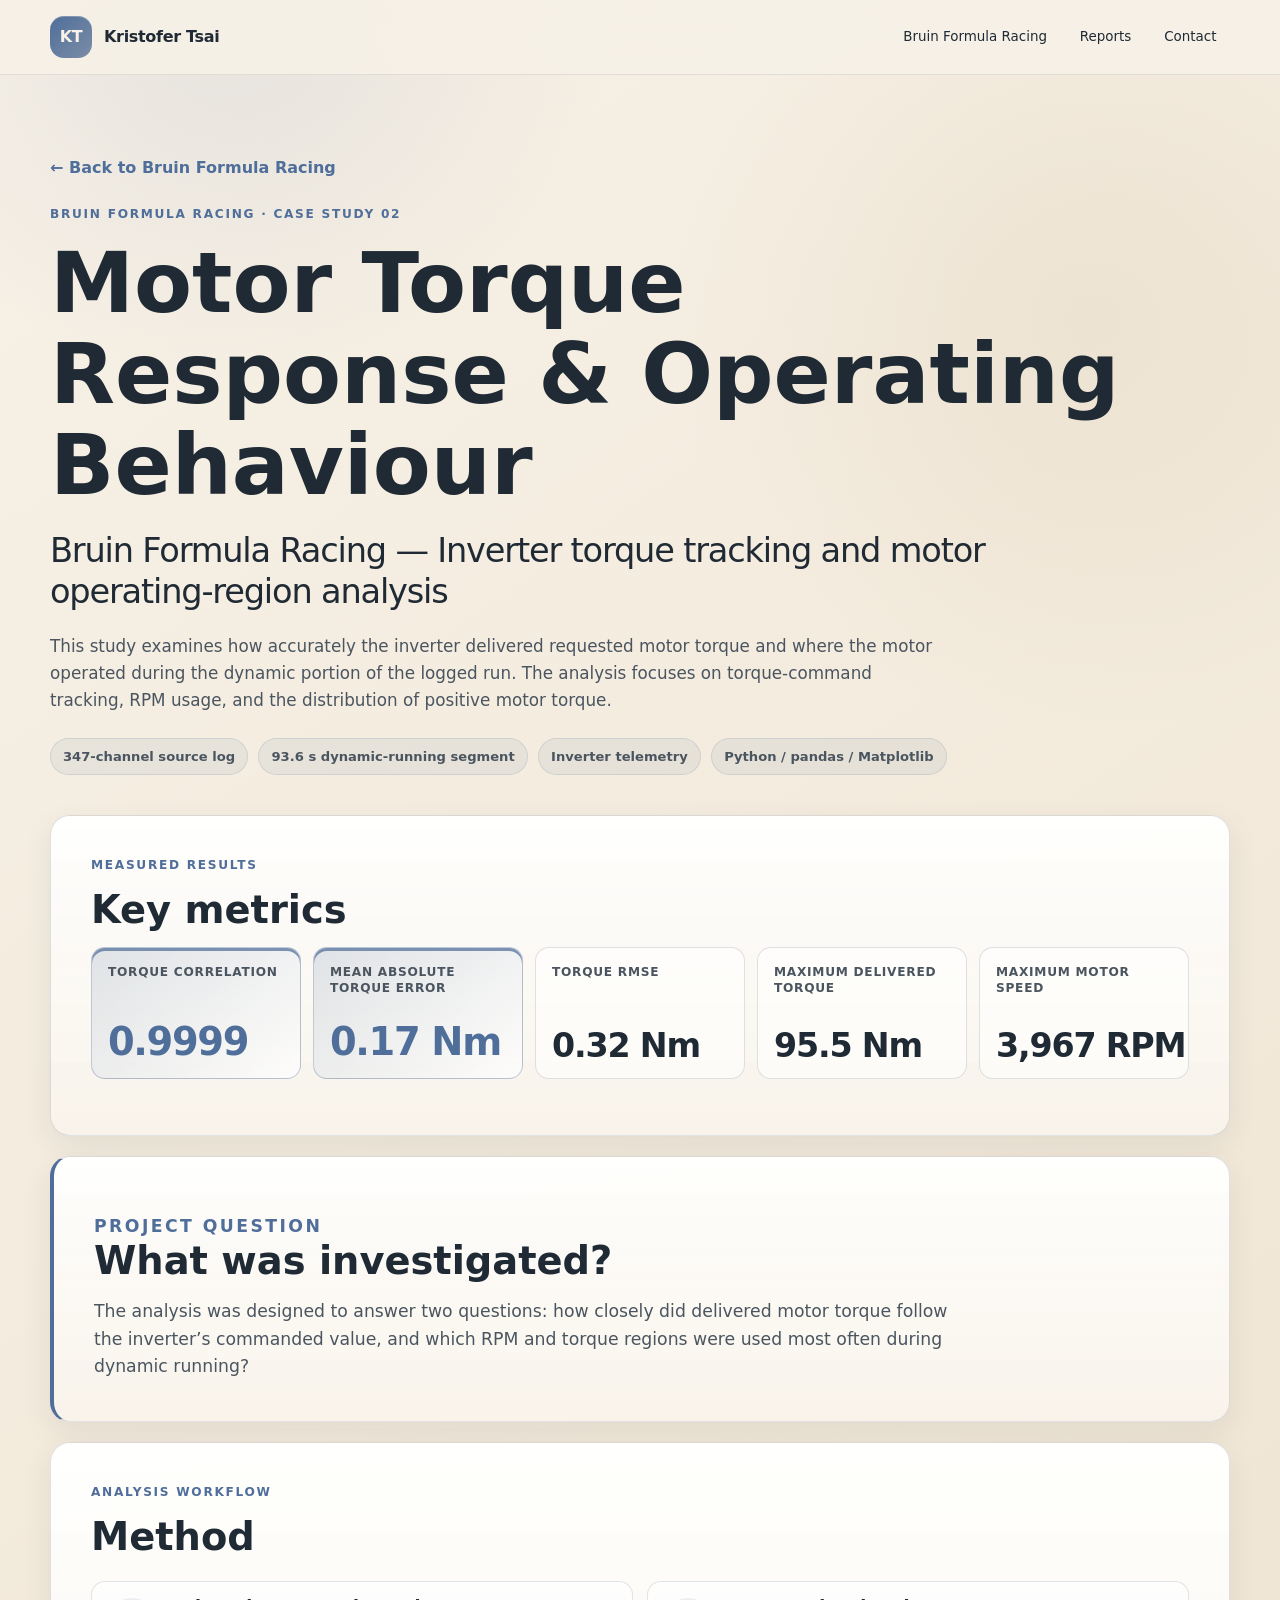
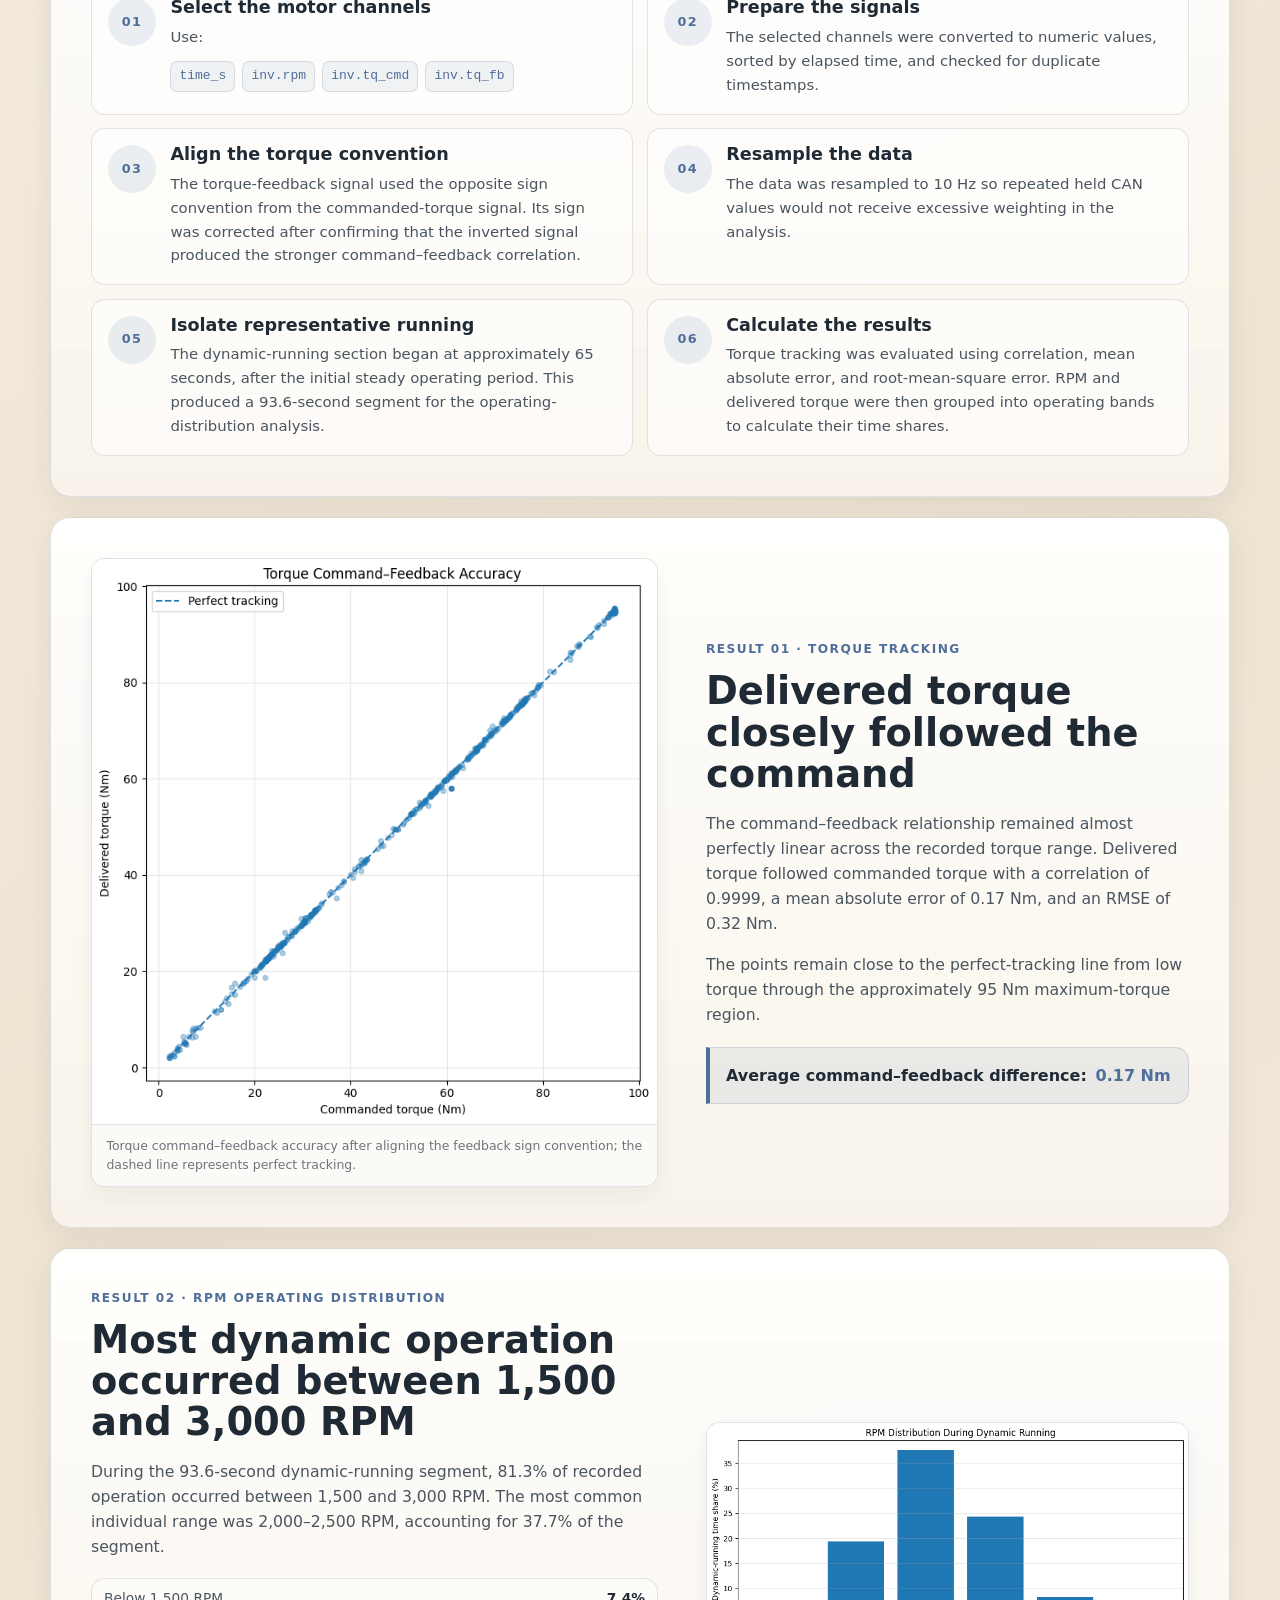
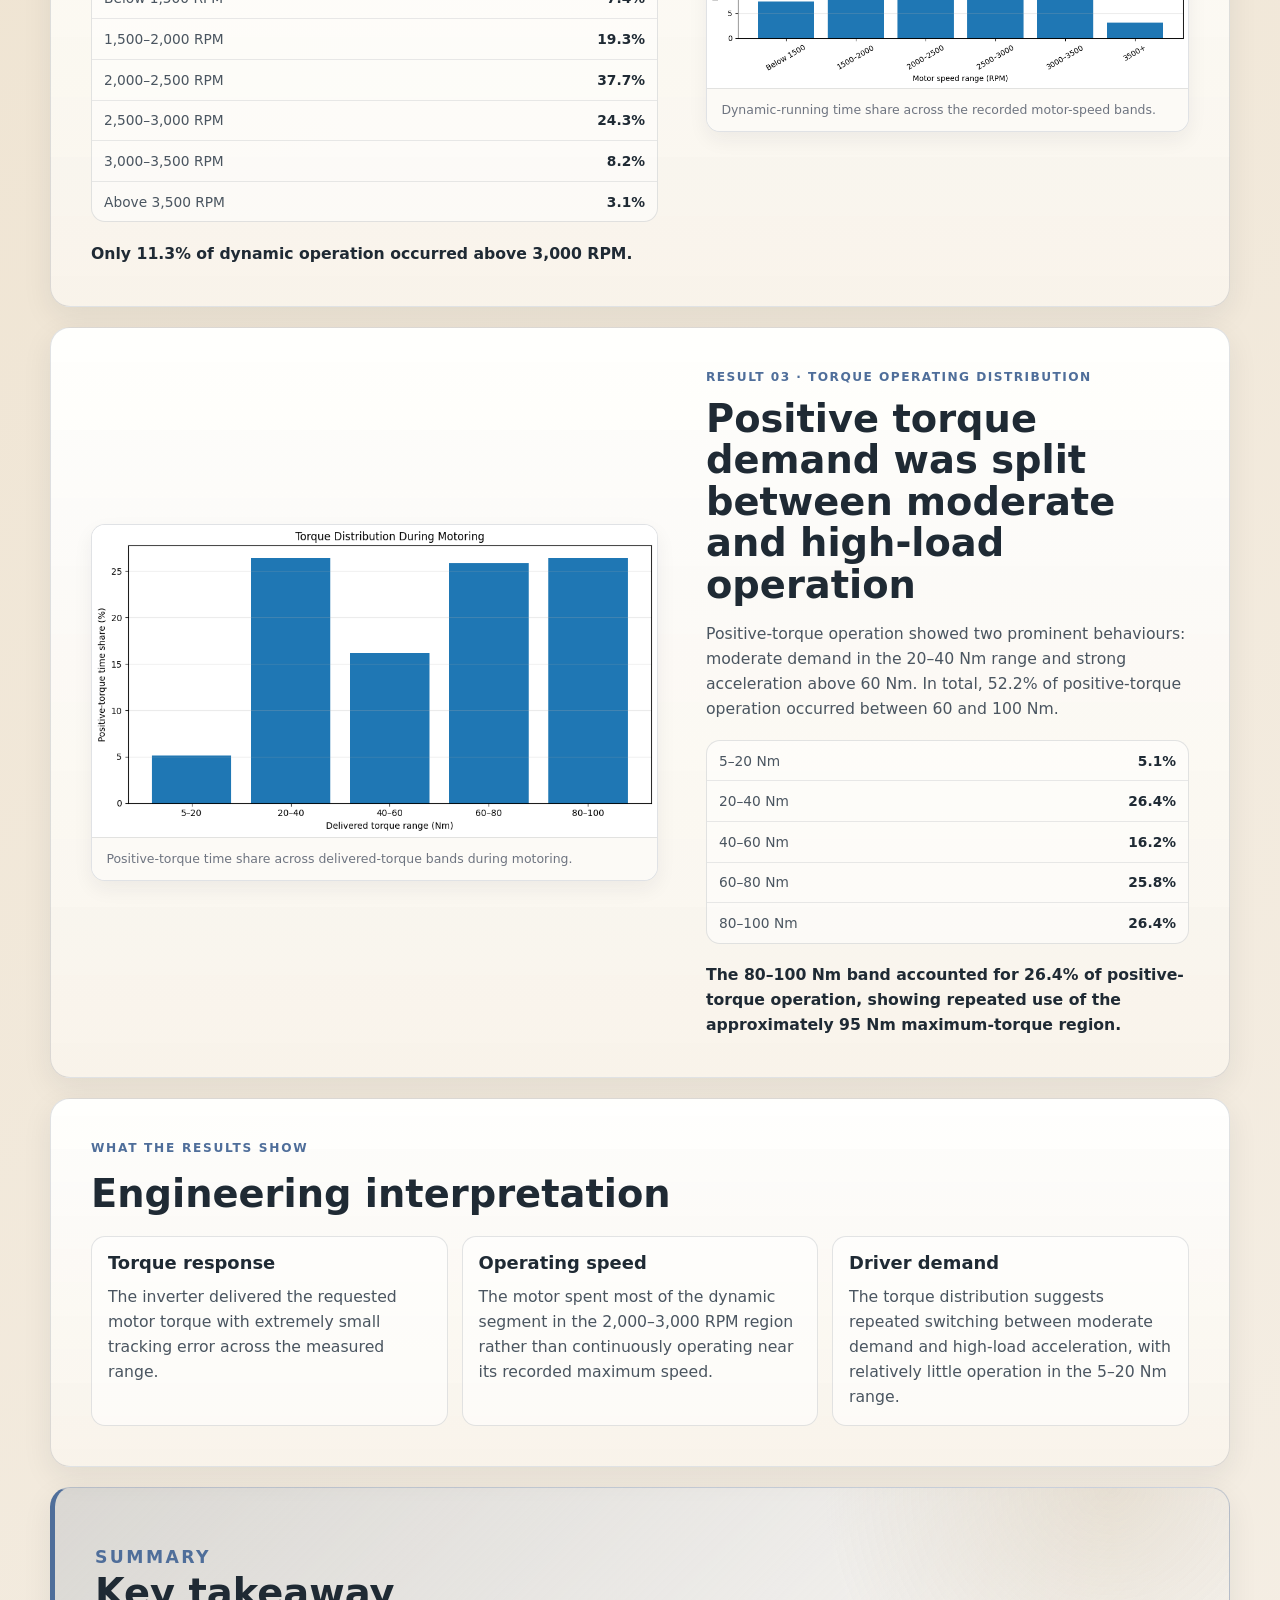
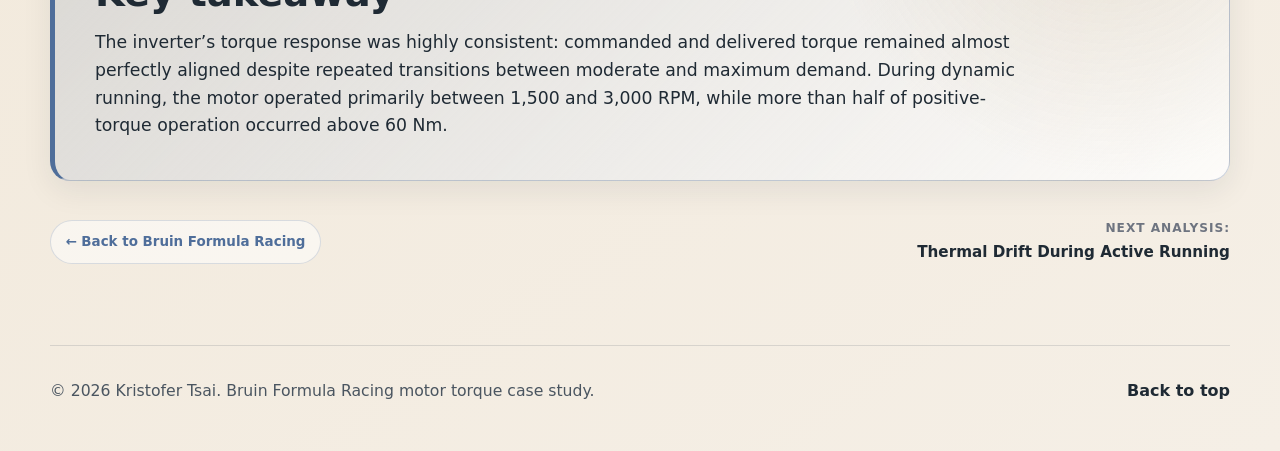
==== reports/bfr-motor-torque-response.html @ ab1d542f "ULTRA CHANGE" ====
<!DOCTYPE html>
<html lang="en-US">
<head>
  <meta charset="UTF-8" />
  <meta name="viewport" content="width=device-width, initial-scale=1.0" />
  <meta
    name="description"
    content="Bruin Formula Racing case study examining inverter torque tracking, motor RPM usage, and positive-torque operating distributions."
  />
  <title>Motor Torque Response &amp; Operating Behaviour | Kristofer Tsai</title>
  <link rel="stylesheet" href="../style.css" />
</head>
<body class="report-page bfr-case-page motor-case-page">
  <a class="skip-link" href="#report-content">Skip to case study</a>

  <header class="site-header" id="top">
    <nav class="nav" aria-label="Case study navigation">
      <a class="brand" href="../index.html#top" aria-label="Kristofer Tsai home">
        <span class="brand-mark">KT</span>
        <span class="brand-text">Kristofer Tsai</span>
      </a>
      <ul class="nav-links report-nav-links motor-case-nav-links">
        <li><a href="../index.html#bfr">Bruin Formula Racing</a></li>
        <li><a href="../index.html#projects">Reports</a></li>
        <li><a href="../index.html#contact">Contact</a></li>
      </ul>
    </nav>
  </header>

  <main id="report-content">
    <section class="report-hero section bfr-case-hero motor-case-hero" aria-labelledby="motor-case-title">
      <a class="back-link motor-case-back-link" href="../index.html#bfr">← Back to Bruin Formula Racing</a>
      <p class="eyebrow">BRUIN FORMULA RACING · CASE STUDY 02</p>
      <h1 id="motor-case-title">Motor Torque Response &amp; Operating Behaviour</h1>
      <p class="hero-subtitle">Bruin Formula Racing — Inverter torque tracking and motor operating-region analysis</p>
      <p class="motor-case-hero-copy">
        This study examines how accurately the inverter delivered requested motor torque and where the motor operated
        during the dynamic portion of the logged run. The analysis focuses on torque-command tracking, RPM usage, and
        the distribution of positive motor torque.
      </p>
      <ul class="motor-case-meta" aria-label="Case study metadata">
        <li class="motor-case-meta-item">347-channel source log</li>
        <li class="motor-case-meta-item">93.6 s dynamic-running segment</li>
        <li class="motor-case-meta-item">Inverter telemetry</li>
        <li class="motor-case-meta-item">Python / pandas / Matplotlib</li>
      </ul>
    </section>

    <section class="section motor-case-content" aria-label="Motor torque response case study">
      <section class="motor-case-panel motor-case-metrics" aria-labelledby="motor-metrics-title">
        <div class="motor-case-section-heading">
          <p class="eyebrow">Measured results</p>
          <h2 id="motor-metrics-title">Key metrics</h2>
        </div>
        <dl class="motor-metrics-grid">
          <div class="motor-metric-card motor-metric-card--priority">
            <dt class="motor-metric-label">Torque correlation</dt>
            <dd class="motor-metric-value">0.9999</dd>
          </div>
          <div class="motor-metric-card motor-metric-card--priority">
            <dt class="motor-metric-label">Mean absolute torque error</dt>
            <dd class="motor-metric-value">0.17 Nm</dd>
          </div>
          <div class="motor-metric-card">
            <dt class="motor-metric-label">Torque RMSE</dt>
            <dd class="motor-metric-value">0.32 Nm</dd>
          </div>
          <div class="motor-metric-card">
            <dt class="motor-metric-label">Maximum delivered torque</dt>
            <dd class="motor-metric-value">95.5 Nm</dd>
          </div>
          <div class="motor-metric-card">
            <dt class="motor-metric-label">Maximum motor speed</dt>
            <dd class="motor-metric-value">3,967 RPM</dd>
          </div>
        </dl>
      </section>

      <section class="motor-case-panel motor-case-question" aria-labelledby="motor-question-title">
        <p class="eyebrow">Project question</p>
        <h2 id="motor-question-title">What was investigated?</h2>
        <p>
          The analysis was designed to answer two questions: how closely did delivered motor torque follow the
          inverter’s commanded value, and which RPM and torque regions were used most often during dynamic running?
        </p>
      </section>

      <section class="motor-case-panel motor-case-method" aria-labelledby="motor-method-title">
        <div class="motor-case-section-heading">
          <p class="eyebrow">Analysis workflow</p>
          <h2 id="motor-method-title">Method</h2>
        </div>
        <ol class="motor-method-list">
          <li class="motor-method-step">
            <span class="motor-method-number" aria-hidden="true">01</span>
            <div class="motor-method-copy">
              <h3>Select the motor channels</h3>
              <p>Use:</p>
              <ul class="motor-channel-list">
                <li><code>time_s</code></li>
                <li><code>inv.rpm</code></li>
                <li><code>inv.tq_cmd</code></li>
                <li><code>inv.tq_fb</code></li>
              </ul>
            </div>
          </li>
          <li class="motor-method-step">
            <span class="motor-method-number" aria-hidden="true">02</span>
            <div class="motor-method-copy">
              <h3>Prepare the signals</h3>
              <p>
                The selected channels were converted to numeric values, sorted by elapsed time, and checked for
                duplicate timestamps.
              </p>
            </div>
          </li>
          <li class="motor-method-step">
            <span class="motor-method-number" aria-hidden="true">03</span>
            <div class="motor-method-copy">
              <h3>Align the torque convention</h3>
              <p>
                The torque-feedback signal used the opposite sign convention from the commanded-torque signal. Its sign
                was corrected after confirming that the inverted signal produced the stronger command–feedback
                correlation.
              </p>
            </div>
          </li>
          <li class="motor-method-step">
            <span class="motor-method-number" aria-hidden="true">04</span>
            <div class="motor-method-copy">
              <h3>Resample the data</h3>
              <p>
                The data was resampled to 10 Hz so repeated held CAN values would not receive excessive weighting in the
                analysis.
              </p>
            </div>
          </li>
          <li class="motor-method-step">
            <span class="motor-method-number" aria-hidden="true">05</span>
            <div class="motor-method-copy">
              <h3>Isolate representative running</h3>
              <p>
                The dynamic-running section began at approximately 65 seconds, after the initial steady operating
                period. This produced a 93.6-second segment for the operating-distribution analysis.
              </p>
            </div>
          </li>
          <li class="motor-method-step">
            <span class="motor-method-number" aria-hidden="true">06</span>
            <div class="motor-method-copy">
              <h3>Calculate the results</h3>
              <p>
                Torque tracking was evaluated using correlation, mean absolute error, and root-mean-square error. RPM
                and delivered torque were then grouped into operating bands to calculate their time shares.
              </p>
            </div>
          </li>
        </ol>
      </section>

      <section id="torque-tracking" class="motor-case-panel motor-result" aria-labelledby="motor-result-one-title">
        <div class="motor-result-grid">
          <figure class="motor-result-figure">
            <img
              class="motor-result-image"
              src="../assets/reports/bfr-motor-torque-response/torque-command-feedback-accuracy.png"
              width="689"
              height="690"
              loading="lazy"
              decoding="async"
              alt="Scatter plot of commanded torque against delivered torque, with nearly all points following the perfect-tracking line."
            />
            <figcaption class="motor-result-caption">
              Torque command–feedback accuracy after aligning the feedback sign convention; the dashed line represents
              perfect tracking.
            </figcaption>
          </figure>
          <div class="motor-result-copy">
            <p class="eyebrow motor-result-kicker">Result 01 · Torque tracking</p>
            <h2 id="motor-result-one-title">Delivered torque closely followed the command</h2>
            <p>
              The command–feedback relationship remained almost perfectly linear across the recorded torque range.
              Delivered torque followed commanded torque with a correlation of 0.9999, a mean absolute error of 0.17 Nm,
              and an RMSE of 0.32 Nm.
            </p>
            <p>
              The points remain close to the perfect-tracking line from low torque through the approximately 95 Nm
              maximum-torque region.
            </p>
            <aside class="motor-result-highlight" aria-label="Highlighted torque tracking result">
              <span>Average command–feedback difference:</span>
              <strong>0.17 Nm</strong>
            </aside>
          </div>
        </div>
      </section>

      <section id="rpm-distribution" class="motor-case-panel motor-result motor-result--reverse" aria-labelledby="motor-result-two-title">
        <div class="motor-result-grid">
          <figure class="motor-result-figure">
            <img
              class="motor-result-image"
              src="../assets/reports/bfr-motor-torque-response/rpm-distribution-dynamic-running.png"
              width="889"
              height="490"
              loading="lazy"
              decoding="async"
              alt="Bar chart showing the percentage of dynamic-running time spent in each motor RPM range."
            />
            <figcaption class="motor-result-caption">
              Dynamic-running time share across the recorded motor-speed bands.
            </figcaption>
          </figure>
          <div class="motor-result-copy">
            <p class="eyebrow motor-result-kicker">Result 02 · RPM operating distribution</p>
            <h2 id="motor-result-two-title">Most dynamic operation occurred between 1,500 and 3,000 RPM</h2>
            <p>
              During the 93.6-second dynamic-running segment, 81.3% of recorded operation occurred between 1,500 and
              3,000 RPM. The most common individual range was 2,000–2,500 RPM, accounting for 37.7% of the segment.
            </p>
            <dl class="motor-distribution-list" aria-label="Dynamic-running RPM distribution">
              <div class="motor-distribution-row">
                <dt>Below 1,500 RPM</dt>
                <dd>7.4%</dd>
              </div>
              <div class="motor-distribution-row">
                <dt>1,500–2,000 RPM</dt>
                <dd>19.3%</dd>
              </div>
              <div class="motor-distribution-row">
                <dt>2,000–2,500 RPM</dt>
                <dd>37.7%</dd>
              </div>
              <div class="motor-distribution-row">
                <dt>2,500–3,000 RPM</dt>
                <dd>24.3%</dd>
              </div>
              <div class="motor-distribution-row">
                <dt>3,000–3,500 RPM</dt>
                <dd>8.2%</dd>
              </div>
              <div class="motor-distribution-row">
                <dt>Above 3,500 RPM</dt>
                <dd>3.1%</dd>
              </div>
            </dl>
            <p class="motor-result-supporting">Only 11.3% of dynamic operation occurred above 3,000 RPM.</p>
          </div>
        </div>
      </section>

      <section id="torque-distribution" class="motor-case-panel motor-result" aria-labelledby="motor-result-three-title">
        <div class="motor-result-grid">
          <figure class="motor-result-figure">
            <img
              class="motor-result-image"
              src="../assets/reports/bfr-motor-torque-response/torque-distribution-motoring.png"
              width="889"
              height="490"
              loading="lazy"
              decoding="async"
              alt="Bar chart showing the percentage of positive-torque operation spent in each delivered torque range."
            />
            <figcaption class="motor-result-caption">
              Positive-torque time share across delivered-torque bands during motoring.
            </figcaption>
          </figure>
          <div class="motor-result-copy">
            <p class="eyebrow motor-result-kicker">Result 03 · Torque operating distribution</p>
            <h2 id="motor-result-three-title">Positive torque demand was split between moderate and high-load operation</h2>
            <p>
              Positive-torque operation showed two prominent behaviours: moderate demand in the 20–40 Nm range and
              strong acceleration above 60 Nm. In total, 52.2% of positive-torque operation occurred between 60 and
              100 Nm.
            </p>
            <dl class="motor-distribution-list" aria-label="Positive-torque operating distribution">
              <div class="motor-distribution-row">
                <dt>5–20 Nm</dt>
                <dd>5.1%</dd>
              </div>
              <div class="motor-distribution-row">
                <dt>20–40 Nm</dt>
                <dd>26.4%</dd>
              </div>
              <div class="motor-distribution-row">
                <dt>40–60 Nm</dt>
                <dd>16.2%</dd>
              </div>
              <div class="motor-distribution-row">
                <dt>60–80 Nm</dt>
                <dd>25.8%</dd>
              </div>
              <div class="motor-distribution-row">
                <dt>80–100 Nm</dt>
                <dd>26.4%</dd>
              </div>
            </dl>
            <p class="motor-result-supporting">
              The 80–100 Nm band accounted for 26.4% of positive-torque operation, showing repeated use of the
              approximately 95 Nm maximum-torque region.
            </p>
          </div>
        </div>
      </section>

      <section class="motor-case-panel motor-case-interpretation" aria-labelledby="motor-interpretation-title">
        <div class="motor-case-section-heading">
          <p class="eyebrow">What the results show</p>
          <h2 id="motor-interpretation-title">Engineering interpretation</h2>
        </div>
        <div class="motor-interpretation-grid">
          <article class="motor-interpretation-card">
            <h3>Torque response</h3>
            <p>
              The inverter delivered the requested motor torque with extremely small tracking error across the measured
              range.
            </p>
          </article>
          <article class="motor-interpretation-card">
            <h3>Operating speed</h3>
            <p>
              The motor spent most of the dynamic segment in the 2,000–3,000 RPM region rather than continuously
              operating near its recorded maximum speed.
            </p>
          </article>
          <article class="motor-interpretation-card">
            <h3>Driver demand</h3>
            <p>
              The torque distribution suggests repeated switching between moderate demand and high-load acceleration,
              with relatively little operation in the 5–20 Nm range.
            </p>
          </article>
        </div>
      </section>

      <section class="motor-case-panel motor-case-takeaway" aria-labelledby="motor-takeaway-title">
        <p class="eyebrow">Summary</p>
        <h2 id="motor-takeaway-title">Key takeaway</h2>
        <p>
          The inverter’s torque response was highly consistent: commanded and delivered torque remained almost
          perfectly aligned despite repeated transitions between moderate and maximum demand. During dynamic running,
          the motor operated primarily between 1,500 and 3,000 RPM, while more than half of positive-torque operation
          occurred above 60 Nm.
        </p>
      </section>

      <nav class="motor-case-footer-nav" aria-label="Case study footer navigation">
        <a class="back-link motor-case-back-link" href="../index.html#bfr">← Back to Bruin Formula Racing</a>
        <p class="motor-next-project">
          <span>Next analysis:</span>
          <strong>Thermal Drift During Active Running</strong>
        </p>
      </nav>
    </section>
  </main>

  <footer class="site-footer">
    <p>© <span id="year"></span> Kristofer Tsai. Bruin Formula Racing motor torque case study.</p>
    <a href="#top">Back to top</a>
  </footer>

  <script src="../script.js"></script>
</body>
</html>
---- style.css ----
/*
  Kristofer Tsai Static Motorsport Engineering Portfolio
  --------------------------------------------------------
  Edit this file to adjust colours, spacing, typography, cards, and responsive layout.
  No frameworks, build tools, external fonts, or paid services are used.
*/

:root {
  --bg: #f5efe6;
  --bg-alt: #efe4d2;
  --surface: #fcfaf6;
  --surface-strong: #f2e9db;
  --border: rgba(41, 55, 71, 0.14);
  --text: #1f2a34;
  --muted: #6e7480;
  --muted-strong: #4a5560;
  --accent: #4f6e9a;
  --accent-soft: rgba(79, 110, 154, 0.12);
  --accent-blue: #4f6e9a;
  --accent-warm: #c6b08c;
  --danger-red: #9c4b44;
  --shadow: 0 10px 30px rgba(31, 42, 52, 0.08);
  --radius-xl: 28px;
  --radius-lg: 20px;
  --radius-md: 14px;
  --max-width: 1180px;
  --font-display: Inter, ui-sans-serif, system-ui, -apple-system, BlinkMacSystemFont, "Segoe UI", sans-serif;
  --space-section: 5rem;
  --space-section-mobile: 4rem;
  --space-card: 1.35rem;
  --gap-grid: 1.1rem;
  --type-section-title: clamp(2.4rem, 4.6vw, 3.6rem);
  --type-card-title: clamp(1.3rem, 1.8vw, 1.55rem);
  --type-body: 0.98rem;
  --type-small: 0.84rem;
  --type-label: 0.76rem;
}

* {
  box-sizing: border-box;
}

html {
  scroll-behavior: smooth;
}

body {
  margin: 0;
  font-family: Inter, ui-sans-serif, system-ui, -apple-system, BlinkMacSystemFont, "Segoe UI", sans-serif;
  color: var(--text);
  background:
    radial-gradient(circle at top left, rgba(79, 110, 154, 0.08), transparent 28rem),
    radial-gradient(circle at 90% 0%, rgba(198, 176, 140, 0.16), transparent 22rem),
    linear-gradient(145deg, #f7f1e7 0%, #efe4d2 48%, #f5efe6 100%);
  line-height: 1.6;
  min-height: 100vh;
}

body.nav-open {
  overflow: hidden;
}

a {
  color: inherit;
  text-decoration: none;
}

img {
  display: block;
  max-width: 100%;
}

code {
  color: var(--accent);
  background: rgba(255, 255, 255, 0.07);
  border: 1px solid var(--border);
  padding: 0.1rem 0.35rem;
  border-radius: 0.45rem;
}

.skip-link {
  position: absolute;
  left: 1rem;
  top: -4rem;
  z-index: 100;
  padding: 0.75rem 1rem;
  border-radius: 999px;
  background: var(--accent);
  color: #f8f3ea;
  transition: top 180ms ease;
}

.skip-link:focus {
  top: 1rem;
}

.site-header {
  position: sticky;
  top: 0;
  z-index: 50;
  border-bottom: 1px solid rgba(41, 55, 71, 0.1);
  background: rgba(247, 241, 231, 0.9);
  backdrop-filter: blur(18px);
}

.nav {
  width: min(100% - 2rem, var(--max-width));
  margin: 0 auto;
  min-height: 74px;
  display: flex;
  align-items: center;
  justify-content: space-between;
  gap: 1rem;
}

.brand {
  display: inline-flex;
  align-items: center;
  gap: 0.75rem;
  font-weight: 800;
  letter-spacing: -0.02em;
}

.brand-mark {
  width: 42px;
  height: 42px;
  display: grid;
  place-items: center;
  border-radius: 14px;
  color: #f8f2e8;
  background: linear-gradient(135deg, var(--accent), #7b8da7);
  box-shadow: inset 0 1px 0 rgba(255, 255, 255, 0.24);
}

.brand-text {
  color: var(--text);
}

.nav-links {
  display: flex;
  align-items: center;
  gap: 0.35rem;
  list-style: none;
  margin: 0;
  padding: 0;
}

.nav-links a {
  display: block;
  padding: 0.65rem 0.85rem;
  border-radius: 999px;
  color: var(--muted-strong);
  font-size: var(--type-small);
  transition: color 160ms ease, background 160ms ease;
}

.nav-links a:hover,
.nav-links a.active {
  color: var(--text);
  background: rgba(255, 255, 255, 0.08);
}

.nav-toggle {
  display: none;
  width: 44px;
  height: 44px;
  border: 1px solid var(--border);
  border-radius: 14px;
  background: rgba(255, 255, 255, 0.05);
  cursor: pointer;
}

.nav-toggle span {
  display: block;
  width: 18px;
  height: 2px;
  margin: 4px auto;
  border-radius: 999px;
  background: var(--text);
  transition: transform 180ms ease, opacity 180ms ease;
}

.nav-toggle[aria-expanded="true"] span:nth-child(1) {
  transform: translateY(6px) rotate(45deg);
}

.nav-toggle[aria-expanded="true"] span:nth-child(2) {
  opacity: 0;
}

.nav-toggle[aria-expanded="true"] span:nth-child(3) {
  transform: translateY(-6px) rotate(-45deg);
}

.section,
.hero {
  width: min(100% - 2rem, var(--max-width));
  margin: 0 auto;
}

.hero {
  min-height: calc(100vh - 74px);
  display: grid;
  align-items: center;
  padding: 6rem 0 4rem;
}

.section {
  padding: var(--space-section) 0;
}

.section-grid {
  grid-template-columns: 1.05fr 0.95fr;
  gap: 3rem;
}

.eyebrow,
.card-kicker {
  margin: 0 0 0.85rem;
  color: var(--accent-blue);
  text-transform: uppercase;
  font-size: var(--type-label);
  font-weight: 800;
  letter-spacing: 0.14em;
}

h1,
h2,
h3 {
  margin: 0;
  font-family: var(--font-display);
  line-height: 1.08;
  letter-spacing: -0.03em;
}

h1 {
  font-size: clamp(3.8rem, 10vw, 7.8rem);
}

h2 {
  font-size: var(--type-section-title);
  max-width: 860px;
}

h3 {
  font-size: var(--type-card-title);
}

p {
  color: var(--muted-strong);
  font-size: var(--type-body);
}

.hero-subtitle {
  max-width: 780px;
  margin: 1.25rem 0 0;
  color: var(--text);
  font-size: clamp(1.35rem, 3vw, 2.1rem);
  line-height: 1.22;
  letter-spacing: -0.035em;
}

.hero-copy {
  max-width: 680px;
  margin: 1.25rem 0 0;
  font-size: 1.08rem;
  line-height: 1.65;
}

.hero-actions,
.link-row,
.tag-row,
.tool-row {
  display: flex;
  flex-wrap: wrap;
  gap: 0.75rem;
}

.hero-actions {
  margin-top: 2rem;
}

.button,
.link-row a {
  display: inline-flex;
  align-items: center;
  justify-content: center;
  min-height: 44px;
  padding: 0.75rem 1rem;
  border-radius: 999px;
  border: 1px solid var(--border);
  font-weight: 800;
  font-size: var(--type-small);
  transition: transform 170ms ease, border-color 170ms ease, background 170ms ease, color 170ms ease;
}

.button:hover,
.link-row a:hover {
  transform: translateY(-2px);
}

.button-primary {
  background: var(--accent);
  border-color: var(--accent);
  color: #f8f3ea;
  box-shadow: 0 8px 20px rgba(79, 110, 154, 0.18);
}

.button-secondary {
  background: rgba(255, 255, 255, 0.7);
  color: var(--text);
}

.button-ghost {
  color: var(--muted-strong);
}

.button-ghost:hover,
.button-secondary:hover,
.link-row a:hover {
  border-color: rgba(79, 110, 154, 0.25);
  background: var(--accent-soft);
  color: var(--text);
}

.hero-portrait,
.card,
.project-card,
.skill-card,
.contact-card {
  border: 1px solid var(--border);
  background: linear-gradient(180deg, rgba(255, 255, 255, 0.8), rgba(248, 243, 233, 0.82));
  box-shadow: var(--shadow);
}

.hero-portrait {
  aspect-ratio: 4 / 5;
  border-radius: var(--radius-xl);
  overflow: hidden;
  justify-self: end;
  width: min(100%, 520px);
  max-height: 660px;
}

.hero-portrait img {
  width: 100%;
  height: 100%;
  object-fit: cover;
  object-position: 54% 45%;
}

.section-heading {
  margin-bottom: 1.75rem;
}

.section-heading p {
  max-width: 740px;
  margin-top: 0.85rem;
}

#about .section-heading {
  margin-bottom: 1.4rem;
}

#about .section-heading h2 {
  font-size: var(--type-section-title);
}

.about-layout {
  display: grid;
  grid-template-columns: minmax(0, 0.8fr) minmax(0, 1.2fr);
  gap: 1.25rem;
  align-items: start;
}

.about-bio {
  border-top: 1px solid var(--border);
  border-bottom: 1px solid var(--border);
  padding: 1.15rem 0;
}

.about-bio p {
  max-width: 560px;
  margin: 0;
  color: var(--text);
  font-size: clamp(1rem, 1.55vw, 1.12rem);
  line-height: 1.62;
}

.about-bio p + p {
  margin-top: 0.95rem;
}

.about-copy {
  border-left: 1px solid var(--border);
  min-width: 0;
  padding-left: 1.75rem;
}

.about-table {
  width: 100%;
  border-collapse: collapse;
  table-layout: fixed;
  color: var(--text);
  font-size: clamp(0.96rem, 1.45vw, 1.08rem);
}

.about-table caption {
  position: absolute;
  width: 1px;
  height: 1px;
  overflow: hidden;
  clip: rect(0, 0, 0, 0);
  white-space: nowrap;
}

.about-table tr {
  border-bottom: 1px solid var(--border);
}

.about-table tr:first-child {
  border-top: 1px solid var(--border);
}

.about-table th,
.about-table td {
  padding: 0.95rem 0;
  text-align: left;
  vertical-align: top;
}

.about-table th {
  width: 33%;
  color: var(--muted);
  font-size: 0.74rem;
  font-weight: 800;
  letter-spacing: 0.12em;
  text-transform: uppercase;
}

.about-table td {
  color: var(--text);
  font-weight: 700;
}

.about-list {
  display: flex;
  flex-wrap: wrap;
  gap: 0.45rem;
  list-style: none;
  margin: 0;
  padding: 0;
}

.about-list li {
  max-width: 100%;
  min-width: 0;
  border: 1px solid rgba(79, 110, 154, 0.16);
  border-radius: 999px;
  padding: 0.3rem 0.55rem;
  color: var(--muted-strong);
  background: rgba(79, 110, 154, 0.08);
  font-size: var(--type-label);
  font-weight: 700;
  line-height: 1.3;
}

.course-list li {
  border-radius: 0.75rem;
  overflow-wrap: anywhere;
}

.course-list span {
  color: var(--accent-blue);
  font-size: var(--type-label);
  font-weight: 800;
  letter-spacing: 0.08em;
  text-transform: uppercase;
  white-space: nowrap;
}

.tag-row {
  margin-top: 1.4rem;
}

.tag-row span,
.tool-row span {
  border: 1px solid rgba(79, 110, 154, 0.16);
  border-radius: 999px;
  padding: 0.45rem 0.7rem;
  color: var(--muted-strong);
  background: rgba(79, 110, 154, 0.08);
  font-size: var(--type-small);
}

.card-grid {
  display: grid;
  gap: var(--gap-grid);
}

.experience-grid {
  grid-template-columns: repeat(3, minmax(0, 1fr));
}

.experience-tabs {
  display: grid;
  gap: var(--gap-grid);
}

.experience-tab-list {
  display: inline-flex;
  flex-wrap: wrap;
  gap: 0.45rem;
  width: fit-content;
  max-width: 100%;
  padding: 0.35rem;
  border: 1px solid var(--border);
  border-radius: 999px;
  background: rgba(255, 255, 255, 0.5);
  box-shadow: 0 8px 24px rgba(31, 42, 52, 0.06);
}

.experience-tab {
  min-height: 2.45rem;
  padding: 0.55rem 0.85rem;
  border: 0;
  border-radius: 999px;
  color: var(--muted-strong);
  background: transparent;
  font: inherit;
  font-size: var(--type-small);
  font-weight: 850;
  cursor: pointer;
  transition: background 160ms ease, color 160ms ease, box-shadow 160ms ease;
}

.experience-tab:hover,
.experience-tab:focus-visible {
  color: var(--text);
  background: rgba(79, 110, 154, 0.08);
  outline: none;
}

.experience-tab.active {
  color: #f8f3ea;
  background: var(--accent);
  box-shadow: 0 8px 18px rgba(79, 110, 154, 0.16);
}

.experience-panel[hidden] {
  display: none;
}

.experience-feature {
  grid-column: span 2;
  background:
    linear-gradient(180deg, rgba(255, 255, 255, 0.9), rgba(248, 243, 233, 0.88)),
    radial-gradient(circle at 92% 0%, rgba(79, 110, 154, 0.12), transparent 16rem);
  border-color: rgba(79, 110, 154, 0.22);
}

.experience-panel[data-panel="formula"] .experience-feature {
  grid-column: 1 / -1;
}

.experience-compact {
  background: linear-gradient(180deg, rgba(255, 255, 255, 0.72), rgba(248, 243, 233, 0.72));
}

.experience-meta {
  display: flex;
  flex-wrap: wrap;
  gap: 0.45rem;
  margin-top: 1rem;
}

.experience-meta span {
  border: 1px solid rgba(79, 110, 154, 0.16);
  border-radius: 999px;
  padding: 0.3rem 0.55rem;
  color: var(--muted-strong);
  background: rgba(79, 110, 154, 0.08);
  font-size: var(--type-label);
  font-weight: 800;
  line-height: 1.3;
}

.experience-project-title,
.project-context {
  color: var(--accent-blue);
  font-size: 1rem;
  font-weight: 900;
  line-height: 1.35;
}

.experience-project-title {
  margin: 0.8rem 0 0;
}

.experience-project-title + p {
  margin-top: 0.45rem;
}

.project-context {
  margin: 0.7rem 0 0.9rem;
}

.project-context + p {
  margin-top: 0;
}

.card,
.skill-card {
  border-radius: var(--radius-lg);
  padding: var(--space-card);
}

.card p,
.card li,
.skill-card p {
  font-size: var(--type-body);
}

.card ul {
  margin: 1rem 0 0;
  padding-left: 1.1rem;
  color: var(--muted-strong);
}

.card li + li {
  margin-top: 0.45rem;
}

.experience-link-row {
  margin-top: 1.1rem;
}

.project-grid {
  grid-template-columns: repeat(3, minmax(0, 1fr));
}

.project-card {
  position: relative;
  display: flex;
  flex-direction: column;
  overflow: hidden;
  border-radius: var(--radius-xl);
  cursor: pointer;
  transition: transform 180ms ease, border-color 180ms ease, background 180ms ease;
}

.project-card[id] {
  scroll-margin-top: 96px;
}

.project-card::before {
  content: "";
  display: block;
  height: 0.4rem;
  background: linear-gradient(90deg, var(--accent-blue), rgba(198, 176, 140, 0.7));
}

.project-card:focus-visible {
  outline: 3px solid var(--accent);
  outline-offset: -6px;
}

.project-card:hover,
.card:hover,
.skill-card:hover,
.contact-card:hover {
  transform: translateY(-4px);
  border-color: rgba(79, 110, 154, 0.28);
}

.project-body {
  display: flex;
  flex: 1;
  flex-direction: column;
  padding: var(--space-card);
}

.project-body p {
  font-size: var(--type-body);
}

.project-result {
  padding: 0.8rem;
  border-left: 3px solid var(--accent-blue);
  border-radius: 0 0.75rem 0.75rem 0;
  background: rgba(83, 111, 157, 0.11);
}

.tool-row {
  margin: 1rem 0;
}

.project-body .link-row {
  margin-top: auto;
  padding-top: 0.25rem;
}

.link-row a {
  position: relative;
  min-height: 38px;
  padding: 0.55rem 0.75rem;
  color: var(--muted-strong);
  font-size: var(--type-small);
}

.skills-grid {
  display: grid;
  grid-template-columns: repeat(4, minmax(0, 1fr));
  gap: var(--gap-grid);
}

.skill-card {
  min-height: 0;
}

.skill-tags {
  display: grid;
  gap: 0.48rem;
  list-style: none;
  margin: 1.05rem 0 0;
  padding: 0;
}

.skill-tags li {
  display: grid;
  grid-template-columns: auto 1fr;
  gap: 0.5rem;
  align-items: baseline;
  color: var(--muted-strong);
  font-size: 0.96rem;
  line-height: 1.35;
}

.skill-tags li::before {
  content: "-";
  color: var(--accent-blue);
  font-weight: 900;
}

.outside-card {
  display: grid;
  grid-column: 1 / -1;
  grid-template-columns: minmax(13rem, 0.65fr) minmax(0, 3fr);
  gap: 2rem;
  align-items: center;
}

.outside-card h3 {
  margin: 0;
}

.outside-list {
  display: grid;
  grid-template-columns: repeat(3, minmax(0, 1fr));
  gap: 0.85rem;
  list-style: none;
  margin: 0;
  padding: 0;
}

.outside-list li {
  border: 1px solid rgba(79, 110, 154, 0.16);
  border-radius: var(--radius-md);
  background: rgba(244, 241, 235, 0.55);
  padding: 0.85rem 0.95rem;
}

.outside-list span {
  display: block;
  color: var(--ink);
  font-size: var(--type-small);
  font-weight: 900;
  letter-spacing: 0.12em;
  line-height: 1;
  text-transform: uppercase;
}

.outside-list p {
  margin: 0.45rem 0 0;
  color: var(--muted-strong);
  font-size: var(--type-small);
  line-height: 1.45;
}

.contact-grid {
  display: grid;
  grid-template-columns: repeat(3, minmax(0, 1fr));
  gap: var(--gap-grid);
}

.contact-card {
  display: block;
  border-radius: var(--radius-lg);
  padding: var(--space-card);
}

.contact-card span {
  display: block;
  color: var(--muted);
  font-size: var(--type-label);
  text-transform: uppercase;
  letter-spacing: 0.12em;
  font-weight: 800;
}

.contact-card strong {
  display: block;
  margin-top: 0.55rem;
  color: var(--text);
  line-height: 1.25;
  overflow-wrap: anywhere;
}

.site-footer {
  width: min(100% - 2rem, var(--max-width));
  margin: 0 auto;
  padding: 2rem 0 3rem;
  display: flex;
  align-items: center;
  justify-content: space-between;
  gap: 1rem;
  border-top: 1px solid var(--border);
  color: var(--muted);
}

.site-footer p {
  margin: 0;
}

.site-footer a {
  color: var(--text);
  font-weight: 800;
}

.reveal {
  opacity: 0;
  transform: translateY(20px);
  transition: opacity 600ms ease, transform 600ms ease;
}

.reveal.visible {
  opacity: 1;
  transform: translateY(0);
}

@media (prefers-reduced-motion: reduce) {
  html {
    scroll-behavior: auto;
  }

  *,
  *::before,
  *::after {
    animation-duration: 0.01ms !important;
    animation-iteration-count: 1 !important;
    scroll-behavior: auto !important;
    transition-duration: 0.01ms !important;
  }

  .reveal {
    opacity: 1;
    transform: none;
  }
}

@media (max-width: 1050px) {
  .section-grid,
  .about-layout {
    grid-template-columns: 1fr;
  }

  .hero {
    min-height: auto;
  }

  .experience-grid,
  .project-grid {
    grid-template-columns: repeat(2, minmax(0, 1fr));
  }

  .experience-feature {
    grid-column: span 2;
  }

  .skills-grid,
  .contact-grid {
    grid-template-columns: repeat(2, minmax(0, 1fr));
  }

  .outside-card {
    grid-template-columns: 1fr;
  }

  .outside-list {
    grid-template-columns: 1fr;
  }

  .about-copy {
    border-left: 0;
    padding-left: 0;
  }

  .hero-portrait {
    justify-self: start;
    width: min(100%, 420px);
  }
}

@media (max-width: 760px) {
  .nav-toggle {
    display: block;
  }

  .nav-links {
    position: fixed;
    inset: 74px 1rem auto 1rem;
    display: grid;
    gap: 0.35rem;
    padding: 1rem;
    border: 1px solid var(--border);
    border-radius: var(--radius-lg);
    background: rgba(252, 250, 246, 0.96);
    box-shadow: var(--shadow);
    transform: translateY(-1rem);
    opacity: 0;
    pointer-events: none;
    transition: opacity 180ms ease, transform 180ms ease;
  }

  .nav-links.open {
    transform: translateY(0);
    opacity: 1;
    pointer-events: auto;
  }

  .nav-links a {
    padding: 0.85rem 1rem;
  }

  .section,
  .hero {
    width: min(100% - 1.25rem, var(--max-width));
  }

  .hero,
  .section {
    padding: var(--space-section-mobile) 0;
  }

  .experience-grid,
  .project-grid,
  .skills-grid,
  .contact-grid {
    grid-template-columns: 1fr;
  }

  .experience-tab-list {
    display: grid;
    width: 100%;
    border-radius: var(--radius-lg);
  }

  .experience-tab {
    width: 100%;
  }

  .experience-feature {
    grid-column: span 1;
  }

  .site-footer {
    align-items: flex-start;
    flex-direction: column;
  }
}

/* Technical report additions */
.technical-project-grid {
  grid-template-columns: repeat(3, minmax(0, 1fr));
}

.report-page {
  background:
    radial-gradient(circle at 18% 0%, rgba(79, 110, 154, 0.1), transparent 24rem),
    radial-gradient(circle at 85% 6%, rgba(198, 176, 140, 0.16), transparent 26rem),
    linear-gradient(145deg, #f7f1e7 0%, #efe4d2 48%, #f5efe6 100%);
}

.report-nav-links {
  display: flex;
}

.report-hero {
  padding-top: 5rem;
  padding-bottom: 3rem;
}

.report-hero h1 {
  max-width: 1040px;
  font-size: clamp(2.7rem, 7vw, 6.1rem);
}

.report-meta {
  color: var(--accent-blue);
  font-weight: 800;
}

.back-link {
  display: inline-flex;
  margin-bottom: 1.5rem;
  color: var(--muted-strong);
  font-weight: 800;
}

.back-link:hover {
  color: var(--accent);
}

.report-tools {
  margin-top: 1.25rem;
}

.report-shell {
  display: grid;
  grid-template-columns: 280px minmax(0, 1fr);
  gap: 2rem;
  align-items: start;
  padding-top: 1rem;
}

.report-aside {
  position: sticky;
  top: 96px;
  border-left: 3px solid var(--accent);
  padding-left: 1rem;
}

.report-aside p:last-child {
  margin-bottom: 0;
}

.report-document {
  border: 1px solid var(--border);
  border-radius: var(--radius-lg);
  background: rgba(252, 250, 246, 0.82);
  box-shadow: var(--shadow);
  padding: clamp(1.25rem, 4vw, 3rem);
}

.report-document h2,
.report-document h3,
.report-document h4 {
  max-width: 100%;
  letter-spacing: 0;
}

.report-document h2 {
  margin-top: 2rem;
  font-size: clamp(1.7rem, 3vw, 2.5rem);
}

.report-document h3 {
  margin-top: 1.75rem;
  color: var(--text);
  font-size: 1.35rem;
}

.report-document h4 {
  margin-top: 1.25rem;
  color: var(--accent-blue);
  font-size: 1.05rem;
}

.report-document p {
  margin: 1rem 0 0;
  color: var(--muted-strong);
}

.report-byline {
  color: var(--text);
}

.report-document ul,
.report-document ol {
  margin: 0.85rem 0 0;
  padding-left: 1.35rem;
  color: var(--muted-strong);
}

.report-document li + li {
  margin-top: 0.35rem;
}

.report-caption {
  margin-top: 1.35rem;
  color: var(--text);
  font-weight: 850;
}

.report-note {
  color: var(--muted);
  font-size: 0.95rem;
}

.sentiment-chart-grid {
  display: grid;
  grid-template-columns: repeat(3, minmax(0, 1fr));
  gap: 0.85rem;
  max-width: 100%;
  margin: 1.25rem 0;
}

.word-cloud-grid {
  display: grid;
  grid-template-columns: repeat(3, minmax(0, 1fr));
  gap: 1rem;
  margin: 1.5rem 0;
}

.sentiment-chart-card,
.word-cloud-grid figure {
  overflow: hidden;
  border: 1px solid var(--border);
  border-radius: var(--radius-md);
  background: rgba(255, 255, 255, 0.045);
}

.sentiment-chart-card {
  display: flex;
  flex-direction: column;
}

.sentiment-chart-card h4,
.word-cloud-grid figcaption {
  margin: 0;
  padding: 0.55rem 0.8rem;
  color: var(--text);
  font-size: 0.92rem;
  font-weight: 900;
  letter-spacing: 0;
  border-bottom: 1px solid var(--border);
}

.sentiment-chart-card h4 {
  flex: 0 0 auto;
}

.sentiment-chart-card figure,
.word-cloud-grid figure {
  margin: 0;
}

.sentiment-chart-card figure + figure {
  border-top: 1px solid var(--border);
}

.sentiment-chart-card img,
.word-cloud-grid img {
  width: 100%;
  max-height: none;
  object-fit: contain;
  border: 0;
  border-radius: 0;
  background: #fff;
}

.report-document a {
  color: var(--accent-blue);
  text-decoration: underline;
  text-underline-offset: 0.2em;
  overflow-wrap: anywhere;
}

.report-document figure {
  display: grid;
  place-items: center;
  width: min(100%, 640px);
  margin: 1.35rem auto;
}

.report-document figure img {
  width: auto;
  max-width: 100%;
  max-height: 430px;
  padding: 0.8rem;
  object-fit: contain;
  border: 1px solid var(--border);
  border-radius: var(--radius-md);
  background: rgba(255, 255, 255, 0.96);
}

.report-document .profile-breakdown-figure {
  width: min(100%, 620px);
  margin: 1.5rem auto;
}

.report-document .profile-breakdown-figure img {
  max-height: 410px;
}

.report-document .education-chart-figure img {
  max-height: 460px;
  padding: 1rem 1.5rem 3.5rem;
}

.report-document .sentiment-chart-card img,
.report-document .word-cloud-grid img {
  padding: 0;
  max-height: none;
  border: 0;
  border-radius: 0;
  background: #fff;
}

.report-document .word-cloud-grid figure {
  width: 100%;
  margin: 0;
}

.report-document .sentiment-chart-card figure {
  display: grid;
  place-items: center;
  width: 100%;
  margin: 0;
  padding: 0.35rem;
  background: #fff;
}

.report-document .sentiment-chart-card img {
  width: 100%;
  max-width: 100%;
  max-height: 190px;
}

.table-wrap {
  margin: 1.4rem 0;
  overflow-x: auto;
  border: 1px solid var(--border);
  border-radius: var(--radius-md);
}

.report-document table {
  width: 100%;
  border-collapse: collapse;
  min-width: 520px;
}

.report-document td,
.report-document th {
  border-bottom: 1px solid var(--border);
  border-right: 1px solid var(--border);
  padding: 0.7rem;
  color: var(--muted-strong);
  vertical-align: top;
}

.report-document tr:last-child td {
  border-bottom: 0;
}

.report-document td:last-child,
.report-document th:last-child {
  border-right: 0;
}

@media (max-width: 1050px) {
  .technical-project-grid,
  .report-shell {
    grid-template-columns: 1fr;
  }

  .word-cloud-grid {
    grid-template-columns: 1fr;
  }

  .report-aside {
    position: static;
  }
}

@media (max-width: 820px) {
  .sentiment-chart-grid {
    grid-template-columns: 1fr;
  }
}

@media (max-width: 760px) {
  .report-nav-links {
    position: static;
    display: flex;
    opacity: 1;
    transform: none;
    pointer-events: auto;
    padding: 0;
    border: 0;
    background: transparent;
    box-shadow: none;
  }

  .report-nav-links li:not(:first-child) {
    display: none;
  }

  .report-document table {
    min-width: 420px;
  }
}

/* Bruin Formula Racing section */
.bfr-section {
  position: relative;
  padding-top: var(--space-section);
  padding-bottom: var(--space-section);
}

.bfr-section::before {
  content: none;
}

.bfr-section > * {
  position: relative;
  z-index: 1;
}

.bfr-section .eyebrow,
.bfr-section .card-kicker {
  color: var(--accent-blue);
}

.bfr-section h2,
.bfr-section h3 {
  color: var(--text);
}

.bfr-section p {
  color: var(--muted-strong);
}

.bfr-intro-card {
  display: grid;
  grid-template-columns: minmax(0, 1fr) 260px;
  gap: 1.5rem;
  align-items: end;
  margin-bottom: 1.5rem;
  padding-bottom: 1.35rem;
  border-bottom: 1px solid var(--border);
}

.bfr-intro-card h2 {
  font-size: var(--type-section-title);
  letter-spacing: 0;
}

.bfr-intro-card p {
  max-width: 840px;
  margin: 1rem 0 0;
}

.bfr-intro-subtitle {
  margin: 0.65rem 0 0;
  color: var(--accent-blue);
  font-size: 1.08rem;
  font-weight: 850;
}

.bfr-intro-metrics {
  display: grid;
  gap: 0.3rem;
  justify-items: start;
  padding: 1rem;
  border-left: 3px solid var(--accent-blue);
  background: rgba(79, 110, 154, 0.08);
}

.bfr-intro-metrics span {
  color: var(--muted);
  font-size: var(--type-label);
  font-weight: 800;
  text-transform: uppercase;
  letter-spacing: 0.1em;
}

.bfr-intro-metrics strong {
  color: var(--text);
  font-size: 1.45rem;
  line-height: 1.1;
}

.bfr-panel-grid {
  display: grid;
  grid-template-columns: 1.25fr 1fr 1fr;
  gap: var(--gap-grid);
}

.bfr-panel {
  display: flex;
  min-height: 330px;
  flex-direction: column;
  padding: var(--space-card);
  border: 1px solid rgba(41, 55, 71, 0.14);
  border-radius: 18px;
  background:
    linear-gradient(180deg, rgba(255, 255, 255, 0.76), rgba(248, 243, 233, 0.88)),
    rgba(252, 250, 246, 0.78);
  box-shadow: 0 10px 26px rgba(31, 42, 52, 0.07);
  transition: transform 180ms ease, border-color 180ms ease, background 180ms ease;
}

.bfr-panel[data-href],
.bfr-panel-link {
  cursor: pointer;
}

.bfr-panel[data-href]:hover,
.bfr-panel[data-href]:focus-visible,
.bfr-panel-link:hover,
.bfr-panel-link:focus-visible {
  transform: translateY(-4px);
  border-color: rgba(79, 110, 154, 0.34);
  background:
    linear-gradient(180deg, rgba(255, 255, 255, 0.9), rgba(242, 233, 219, 0.94)),
    rgba(252, 250, 246, 0.92);
}

.bfr-panel:focus-visible {
  outline: 3px solid var(--accent-blue);
  outline-offset: -6px;
}

.bfr-panel-feature {
  border-color: rgba(79, 110, 154, 0.28);
}

.bfr-panel-topline,
.bfr-signal-row {
  display: flex;
  flex-wrap: wrap;
  gap: 0.5rem;
  align-items: center;
  justify-content: space-between;
}

.bfr-panel-index {
  color: rgba(41, 55, 71, 0.34);
  font-size: var(--type-label);
  font-weight: 900;
  letter-spacing: 0.16em;
}

.bfr-panel h3 {
  margin-top: 1.4rem;
  font-size: var(--type-card-title);
  letter-spacing: 0;
}

.bfr-panel-subtitle {
  margin: 0.7rem 0 0;
  color: var(--accent-blue);
  font-size: 1rem;
  font-weight: 800;
}

.bfr-panel p:not(.bfr-panel-subtitle) {
  margin-top: 1rem;
  font-size: var(--type-body);
}

.bfr-panel .link-row {
  margin-top: auto;
  padding-top: 1rem;
}

.bfr-panel .link-row a {
  color: var(--text);
  border-color: rgba(79, 110, 154, 0.22);
  background: rgba(79, 110, 154, 0.08);
}

.bfr-panel .bfr-panel-cta {
  display: inline-flex;
  align-items: center;
  justify-content: center;
  min-height: 44px;
  padding: 0.75rem 1rem;
  border: 1px solid rgba(79, 110, 154, 0.22);
  border-radius: 999px;
  color: var(--text);
  background: rgba(79, 110, 154, 0.08);
  font-size: var(--type-small);
  font-weight: 800;
  transition: transform 170ms ease, border-color 170ms ease, background 170ms ease;
}

.bfr-panel-link:hover .bfr-panel-cta,
.bfr-panel-link:focus-visible .bfr-panel-cta {
  transform: translateY(-2px);
  border-color: rgba(79, 110, 154, 0.34);
  background: var(--accent-soft);
}

.status-tag {
  display: inline-flex;
  align-items: center;
  min-height: 1.75rem;
  padding: 0.3rem 0.6rem;
  border: 1px solid rgba(41, 55, 71, 0.14);
  border-radius: 999px;
  font-size: var(--type-label);
  font-weight: 900;
  line-height: 1;
  letter-spacing: 0.08em;
  text-transform: uppercase;
  white-space: nowrap;
}

.status-usable {
  color: #2f6b4a;
  border-color: rgba(62, 126, 88, 0.25);
  background: rgba(62, 126, 88, 0.1);
}

.status-complete {
  color: #2f6b4a;
  border-color: rgba(62, 126, 88, 0.25);
  background: rgba(62, 126, 88, 0.1);
}

.status-caution,
.status-progress {
  color: #7a5a21;
  border-color: rgba(152, 112, 43, 0.24);
  background: rgba(198, 176, 140, 0.18);
}

.status-excluded {
  color: #8f443d;
  border-color: rgba(156, 75, 68, 0.24);
  background: rgba(156, 75, 68, 0.09);
}

/* BFR case study page */
.bfr-case-page {
  color: var(--text);
  background:
    radial-gradient(circle at 18% 0%, rgba(79, 110, 154, 0.1), transparent 24rem),
    radial-gradient(circle at 85% 6%, rgba(198, 176, 140, 0.16), transparent 26rem),
    linear-gradient(145deg, #f7f1e7 0%, #efe4d2 48%, #f5efe6 100%);
}

.bfr-case-page .site-header {
  border-bottom-color: rgba(41, 55, 71, 0.1);
  background: rgba(247, 241, 231, 0.9);
}

.bfr-case-page .brand-text,
.bfr-case-page .nav-links a,
.bfr-case-page .site-footer,
.bfr-case-page .site-footer a {
  color: var(--text);
}

.bfr-case-page .nav-links a:hover,
.bfr-case-page .nav-links a.active {
  background: rgba(79, 110, 154, 0.1);
}

.bfr-case-hero h1 {
  color: var(--text);
  letter-spacing: 0;
}

.bfr-case-hero .hero-subtitle,
.bfr-case-page .report-document h2,
.bfr-case-page .report-document h3,
.bfr-case-page .report-document h4 {
  color: var(--text);
}

.case-hero-copy {
  max-width: 980px;
  margin-top: 1.25rem;
  color: var(--muted-strong);
  font-size: 1.05rem;
}

.bfr-case-page .back-link,
.bfr-case-page .eyebrow,
.bfr-case-page .report-meta {
  color: var(--accent-blue);
}

.bfr-case-page .tool-row span {
  color: var(--muted-strong);
  border-color: rgba(79, 110, 154, 0.16);
  background: rgba(79, 110, 154, 0.08);
}

.bfr-case-page .report-aside {
  border-left-color: var(--accent-blue);
}

.bfr-case-page .report-aside p,
.bfr-case-page .report-document p,
.bfr-case-page .report-document td,
.bfr-case-page .report-document th {
  color: var(--muted-strong);
}

.bfr-case-document {
  border-color: rgba(41, 55, 71, 0.14);
  background:
    linear-gradient(180deg, rgba(255, 255, 255, 0.84), rgba(248, 243, 233, 0.88)),
    rgba(252, 250, 246, 0.82);
  box-shadow: var(--shadow);
}

.case-summary-grid {
  display: grid;
  grid-template-columns: repeat(5, minmax(0, 1fr));
  gap: 0.75rem;
  margin-top: 1rem;
}

.case-summary-card,
.case-step {
  border: 1px solid rgba(41, 55, 71, 0.14);
  border-radius: 14px;
  background: rgba(255, 255, 255, 0.62);
}

.case-summary-card {
  min-height: 118px;
  padding: 1rem;
}

.case-summary-card strong {
  display: block;
  color: var(--text);
  font-size: 1.65rem;
  line-height: 1.05;
}

.case-summary-card span {
  display: block;
  margin-top: 0.55rem;
  color: var(--muted-strong);
  font-size: 0.86rem;
  font-weight: 750;
  line-height: 1.35;
}

.workflow-strip {
  display: flex;
  flex-wrap: wrap;
  gap: 0.55rem;
  margin-top: 1rem;
}

.workflow-strip span {
  position: relative;
  display: inline-flex;
  align-items: center;
  min-height: 2.3rem;
  padding: 0.45rem 0.75rem;
  border: 1px solid rgba(79, 110, 154, 0.18);
  border-radius: 999px;
  color: var(--text);
  background: rgba(79, 110, 154, 0.08);
  font-size: 0.84rem;
  font-weight: 850;
}

.workflow-strip span + span::before {
  content: ">";
  position: absolute;
  left: -0.48rem;
  color: rgba(41, 55, 71, 0.42);
  font-weight: 900;
}

.case-step-grid {
  display: grid;
  grid-template-columns: repeat(3, minmax(0, 1fr));
  gap: 0.85rem;
  margin-top: 1rem;
}

.case-step {
  padding: 1rem;
}

.case-step h3 {
  margin-top: 0.85rem;
  font-size: 1.12rem;
  letter-spacing: 0;
}

.technical-table-wrap {
  border-color: rgba(41, 55, 71, 0.14);
  background: rgba(255, 255, 255, 0.46);
}

.bfr-case-page .report-document table {
  min-width: 680px;
}

.bfr-case-page .report-document th {
  color: var(--text);
  background: rgba(79, 110, 154, 0.08);
  font-size: 0.78rem;
  font-weight: 900;
  letter-spacing: 0.08em;
  text-transform: uppercase;
}

.bfr-case-page .report-document td,
.bfr-case-page .report-document th {
  border-color: rgba(41, 55, 71, 0.12);
}

.bfr-case-page code {
  color: var(--accent-blue);
  border-color: rgba(79, 110, 154, 0.18);
  background: rgba(79, 110, 154, 0.08);
}

.formula-block {
  margin: 1.2rem 0 0;
  overflow-x: auto;
  border: 1px solid rgba(79, 110, 154, 0.2);
  border-radius: 14px;
  background: rgba(79, 110, 154, 0.08);
}

.formula-block code {
  display: block;
  padding: 1rem;
  border: 0;
  background: transparent;
  color: var(--text);
  font-size: 1rem;
}

.engineering-takeaway {
  margin-top: 2rem;
  padding: var(--space-card);
  border: 1px solid rgba(79, 110, 154, 0.18);
  border-left: 4px solid var(--accent-blue);
  border-radius: 14px;
  background: rgba(79, 110, 154, 0.08);
}

.engineering-takeaway h2 {
  margin-top: 0;
}

@media (max-width: 1050px) {
  .bfr-intro-card,
  .bfr-panel-grid,
  .case-step-grid {
    grid-template-columns: 1fr;
  }

  .case-summary-grid {
    grid-template-columns: repeat(2, minmax(0, 1fr));
  }
}

@media (max-width: 760px) {
  .bfr-section {
    width: min(100% - 1.25rem, var(--max-width));
    padding-top: var(--space-section-mobile);
    padding-bottom: var(--space-section-mobile);
  }

  .bfr-panel {
    border-radius: 14px;
  }

  .bfr-intro-metrics {
    border-left: 0;
    border-top: 3px solid var(--accent-blue);
  }

  .case-summary-grid {
    grid-template-columns: 1fr;
  }
}

/* Motor torque response case study */
.motor-case-page {
  overflow-x: clip;
}

.motor-case-page a:focus-visible {
  outline: 3px solid var(--accent-blue);
  outline-offset: 4px;
  border-radius: 0.35rem;
}

.motor-case-hero {
  padding-bottom: 2.5rem;
}

.motor-case-hero h1 {
  max-width: 1080px;
  font-size: clamp(2.7rem, 6.6vw, 5.9rem);
}

.motor-case-hero .hero-subtitle {
  max-width: 940px;
}

.motor-case-hero-copy {
  max-width: 900px;
  margin: 1.25rem 0 0;
  color: var(--muted-strong);
  font-size: 1.05rem;
}

.motor-case-meta {
  display: flex;
  flex-wrap: wrap;
  gap: 0.65rem;
  margin: 1.5rem 0 0;
  padding: 0;
  list-style: none;
}

.motor-case-meta-item {
  display: inline-flex;
  align-items: center;
  min-height: 2.25rem;
  padding: 0.45rem 0.75rem;
  border: 1px solid rgba(79, 110, 154, 0.16);
  border-radius: 999px;
  color: var(--muted-strong);
  background: rgba(79, 110, 154, 0.08);
  font-size: 0.82rem;
  font-weight: 800;
}

.motor-case-content {
  display: grid;
  gap: 1.25rem;
  padding-top: 0;
}

.motor-case-panel {
  padding: clamp(1.25rem, 3.5vw, 2.5rem);
  border: 1px solid rgba(41, 55, 71, 0.14);
  border-radius: var(--radius-lg);
  background:
    linear-gradient(180deg, rgba(255, 255, 255, 0.86), rgba(248, 243, 233, 0.9)),
    rgba(252, 250, 246, 0.84);
  box-shadow: var(--shadow);
}

.motor-case-panel h2,
.motor-case-panel h3 {
  max-width: 100%;
  color: var(--text);
  letter-spacing: 0;
}

.motor-case-panel h2 {
  font-size: clamp(1.75rem, 3vw, 2.55rem);
}

.motor-case-panel p {
  color: var(--muted-strong);
}

.motor-case-metrics > h2 {
  margin-bottom: 1.25rem;
}

.motor-metrics-grid {
  display: grid;
  grid-template-columns: repeat(5, minmax(0, 1fr));
  gap: 0.75rem;
}

.motor-metric-card {
  display: flex;
  min-width: 0;
  min-height: 132px;
  flex-direction: column;
  justify-content: space-between;
  margin: 0;
  padding: 1rem;
  border: 1px solid rgba(41, 55, 71, 0.14);
  border-radius: var(--radius-md);
  background: rgba(255, 255, 255, 0.58);
}

.motor-metric-card--priority {
  border-color: rgba(79, 110, 154, 0.34);
  background: linear-gradient(145deg, rgba(79, 110, 154, 0.16), rgba(255, 255, 255, 0.72));
  box-shadow: inset 0 3px 0 rgba(79, 110, 154, 0.72);
}

.motor-metric-label {
  color: var(--muted-strong);
  font-size: var(--type-label);
  font-weight: 850;
  line-height: 1.35;
  letter-spacing: 0.06em;
  text-transform: uppercase;
}

.motor-metric-value {
  margin: 0.75rem 0 0;
  color: var(--text);
  font-size: clamp(1.65rem, 2.6vw, 2.25rem);
  font-weight: 900;
  line-height: 1;
  letter-spacing: -0.035em;
  white-space: nowrap;
}

.motor-metric-card--priority .motor-metric-value {
  color: var(--accent-blue);
  font-size: clamp(1.95rem, 3vw, 2.55rem);
}

.motor-case-question {
  border-left: 4px solid var(--accent-blue);
}

.motor-case-question p {
  max-width: 880px;
  margin: 1rem 0 0;
  font-size: 1.08rem;
}

.motor-method-list {
  display: grid;
  grid-template-columns: repeat(2, minmax(0, 1fr));
  gap: 0.85rem;
  margin: 1.5rem 0 0;
  padding: 0;
  list-style: none;
}

.motor-method-step {
  display: grid;
  grid-template-columns: 3rem minmax(0, 1fr);
  gap: 0.9rem;
  align-items: start;
  min-width: 0;
  padding: 1rem;
  border: 1px solid rgba(41, 55, 71, 0.13);
  border-radius: var(--radius-md);
  background: rgba(255, 255, 255, 0.58);
}

.motor-method-number {
  display: grid;
  width: 3rem;
  height: 3rem;
  place-items: center;
  border-radius: 50%;
  color: var(--accent-blue);
  background: rgba(79, 110, 154, 0.11);
  font-size: 0.8rem;
  font-weight: 900;
  letter-spacing: 0.1em;
}

.motor-method-copy h3 {
  margin: 0;
  font-size: 1.1rem;
}

.motor-method-copy p {
  margin: 0.55rem 0 0;
  font-size: 0.93rem;
}

.motor-channel-list {
  display: flex;
  flex-wrap: wrap;
  gap: 0.45rem;
  margin: 0.7rem 0 0;
  padding: 0;
  list-style: none;
}

.motor-channel-list code {
  display: inline-flex;
  padding: 0.25rem 0.5rem;
  border-color: rgba(79, 110, 154, 0.18);
  background: rgba(79, 110, 154, 0.08);
}

.motor-result-grid {
  display: grid;
  grid-template-columns: minmax(0, 1.08fr) minmax(320px, 0.92fr);
  gap: clamp(1.5rem, 4vw, 3rem);
  align-items: center;
}

.motor-result--reverse .motor-result-figure {
  order: 2;
}

.motor-result--reverse .motor-result-copy {
  order: 1;
}

.motor-result-figure {
  width: 100%;
  min-width: 0;
  margin: 0;
  overflow: hidden;
  border: 1px solid rgba(41, 55, 71, 0.14);
  border-radius: var(--radius-md);
  background: #fff;
  box-shadow: 0 8px 20px rgba(31, 42, 52, 0.06);
}

.motor-result-image {
  display: block;
  width: 100%;
  height: auto;
  max-height: none;
  object-fit: contain;
  background: #fff;
}

.motor-result-caption {
  display: block;
  margin: 0;
  padding: 0.75rem 0.9rem;
  border-top: 1px solid rgba(41, 55, 71, 0.12);
  color: var(--muted);
  background: rgba(252, 250, 246, 0.92);
  font-size: 0.78rem;
  line-height: 1.45;
}

.motor-result-kicker {
  margin: 0 0 0.65rem;
  color: var(--accent-blue);
  font-size: var(--type-label);
  font-weight: 900;
  letter-spacing: 0.12em;
  text-transform: uppercase;
}

.motor-result-copy h2 {
  font-size: clamp(1.7rem, 3vw, 2.45rem);
}

.motor-result-copy > p:not(.motor-result-kicker) {
  margin: 1rem 0 0;
}

.motor-result-highlight {
  margin-top: 1.25rem;
  padding: 0.9rem 1rem;
  border: 1px solid rgba(79, 110, 154, 0.2);
  border-left: 4px solid var(--accent-blue);
  border-radius: 0 var(--radius-md) var(--radius-md) 0;
  color: var(--text);
  background: rgba(79, 110, 154, 0.09);
  font-weight: 850;
}

.motor-result-highlight strong {
  margin-left: 0.2rem;
  color: var(--accent-blue);
}

.motor-result-supporting {
  padding-top: 0.15rem;
  color: var(--text) !important;
  font-weight: 750;
}

.motor-distribution-list {
  margin: 1.15rem 0 0;
  overflow: hidden;
  border: 1px solid rgba(41, 55, 71, 0.13);
  border-radius: var(--radius-md);
  background: rgba(255, 255, 255, 0.5);
}

.motor-distribution-row {
  display: grid;
  grid-template-columns: minmax(0, 1fr) auto;
  gap: 1rem;
  align-items: center;
  padding: 0.55rem 0.75rem;
  border-bottom: 1px solid rgba(41, 55, 71, 0.1);
}

.motor-distribution-row:last-child {
  border-bottom: 0;
}

.motor-distribution-row dt,
.motor-distribution-row dd {
  margin: 0;
  color: var(--muted-strong);
  font-size: 0.86rem;
}

.motor-distribution-row dd {
  color: var(--text);
  font-weight: 900;
}

.motor-interpretation-grid {
  display: grid;
  grid-template-columns: repeat(3, minmax(0, 1fr));
  gap: 0.85rem;
  margin-top: 1.4rem;
}

.motor-interpretation-card {
  min-width: 0;
  padding: 1rem;
  border: 1px solid rgba(41, 55, 71, 0.13);
  border-radius: var(--radius-md);
  background: rgba(255, 255, 255, 0.58);
}

.motor-interpretation-card h3 {
  font-size: 1.12rem;
}

.motor-interpretation-card p {
  margin: 0.7rem 0 0;
}

.motor-case-takeaway {
  position: relative;
  overflow: hidden;
  border-color: rgba(79, 110, 154, 0.28);
  border-left: 5px solid var(--accent-blue);
  background:
    radial-gradient(circle at 90% 0%, rgba(198, 176, 140, 0.28), transparent 18rem),
    linear-gradient(135deg, rgba(79, 110, 154, 0.15), rgba(255, 255, 255, 0.76));
}

.motor-case-takeaway p {
  max-width: 920px;
  margin: 1rem 0 0;
  color: var(--text);
  font-size: 1.08rem;
}

.motor-case-footer-nav {
  display: flex;
  align-items: center;
  justify-content: space-between;
  gap: 1rem;
  padding: 1.1rem 0 0;
}

.motor-case-footer-nav > a {
  display: inline-flex;
  min-height: 44px;
  align-items: center;
  padding: 0.65rem 0.9rem;
  border: 1px solid rgba(79, 110, 154, 0.2);
  border-radius: 999px;
  color: var(--text);
  background: rgba(255, 255, 255, 0.5);
  font-size: var(--type-small);
  font-weight: 850;
  margin: 0;
}

.motor-case-footer-nav > a:hover {
  border-color: rgba(79, 110, 154, 0.36);
  background: var(--accent-soft);
}

.motor-next-project {
  display: grid;
  gap: 0.15rem;
  margin: 0;
  text-align: right;
}

.motor-next-project span {
  color: var(--muted);
  font-size: var(--type-label);
  font-weight: 850;
  letter-spacing: 0.08em;
  text-transform: uppercase;
}

.motor-next-project strong {
  color: var(--text);
  font-size: 0.95rem;
}

@media (max-width: 1050px) {
  .motor-metrics-grid {
    grid-template-columns: repeat(3, minmax(0, 1fr));
  }
}

@media (max-width: 900px) {
  .motor-result-grid {
    grid-template-columns: 1fr;
  }

  .motor-result--reverse .motor-result-figure,
  .motor-result--reverse .motor-result-copy {
    order: initial;
  }

  .motor-result-figure {
    max-width: 760px;
  }

  .motor-interpretation-grid {
    grid-template-columns: 1fr;
  }
}

@media (max-width: 760px) {
  .motor-case-hero {
    padding-top: 3.5rem;
    padding-bottom: 2rem;
  }

  .motor-case-content {
    gap: 0.9rem;
  }

  .motor-case-panel {
    border-radius: 16px;
  }

  .motor-metrics-grid {
    grid-template-columns: repeat(2, minmax(0, 1fr));
    gap: 0.6rem;
  }

  .motor-metric-card {
    min-height: 116px;
    padding: 0.85rem;
  }

  .motor-metric-card:last-child {
    grid-column: 1 / -1;
  }

  .motor-method-list {
    grid-template-columns: 1fr;
  }

  .motor-result {
    padding: 0.75rem;
  }

  .motor-result-copy {
    padding: 0.25rem;
  }

  .motor-case-footer-nav {
    align-items: flex-start;
    flex-direction: column;
  }

  .motor-next-project {
    text-align: left;
  }
}

@media (max-width: 420px) {
  .motor-case-meta {
    display: grid;
  }

  .motor-case-meta-item {
    justify-content: center;
  }

  .motor-method-step {
    grid-template-columns: 2.5rem minmax(0, 1fr);
    gap: 0.7rem;
    padding: 0.85rem;
  }

  .motor-method-number {
    width: 2.5rem;
    height: 2.5rem;
  }
}
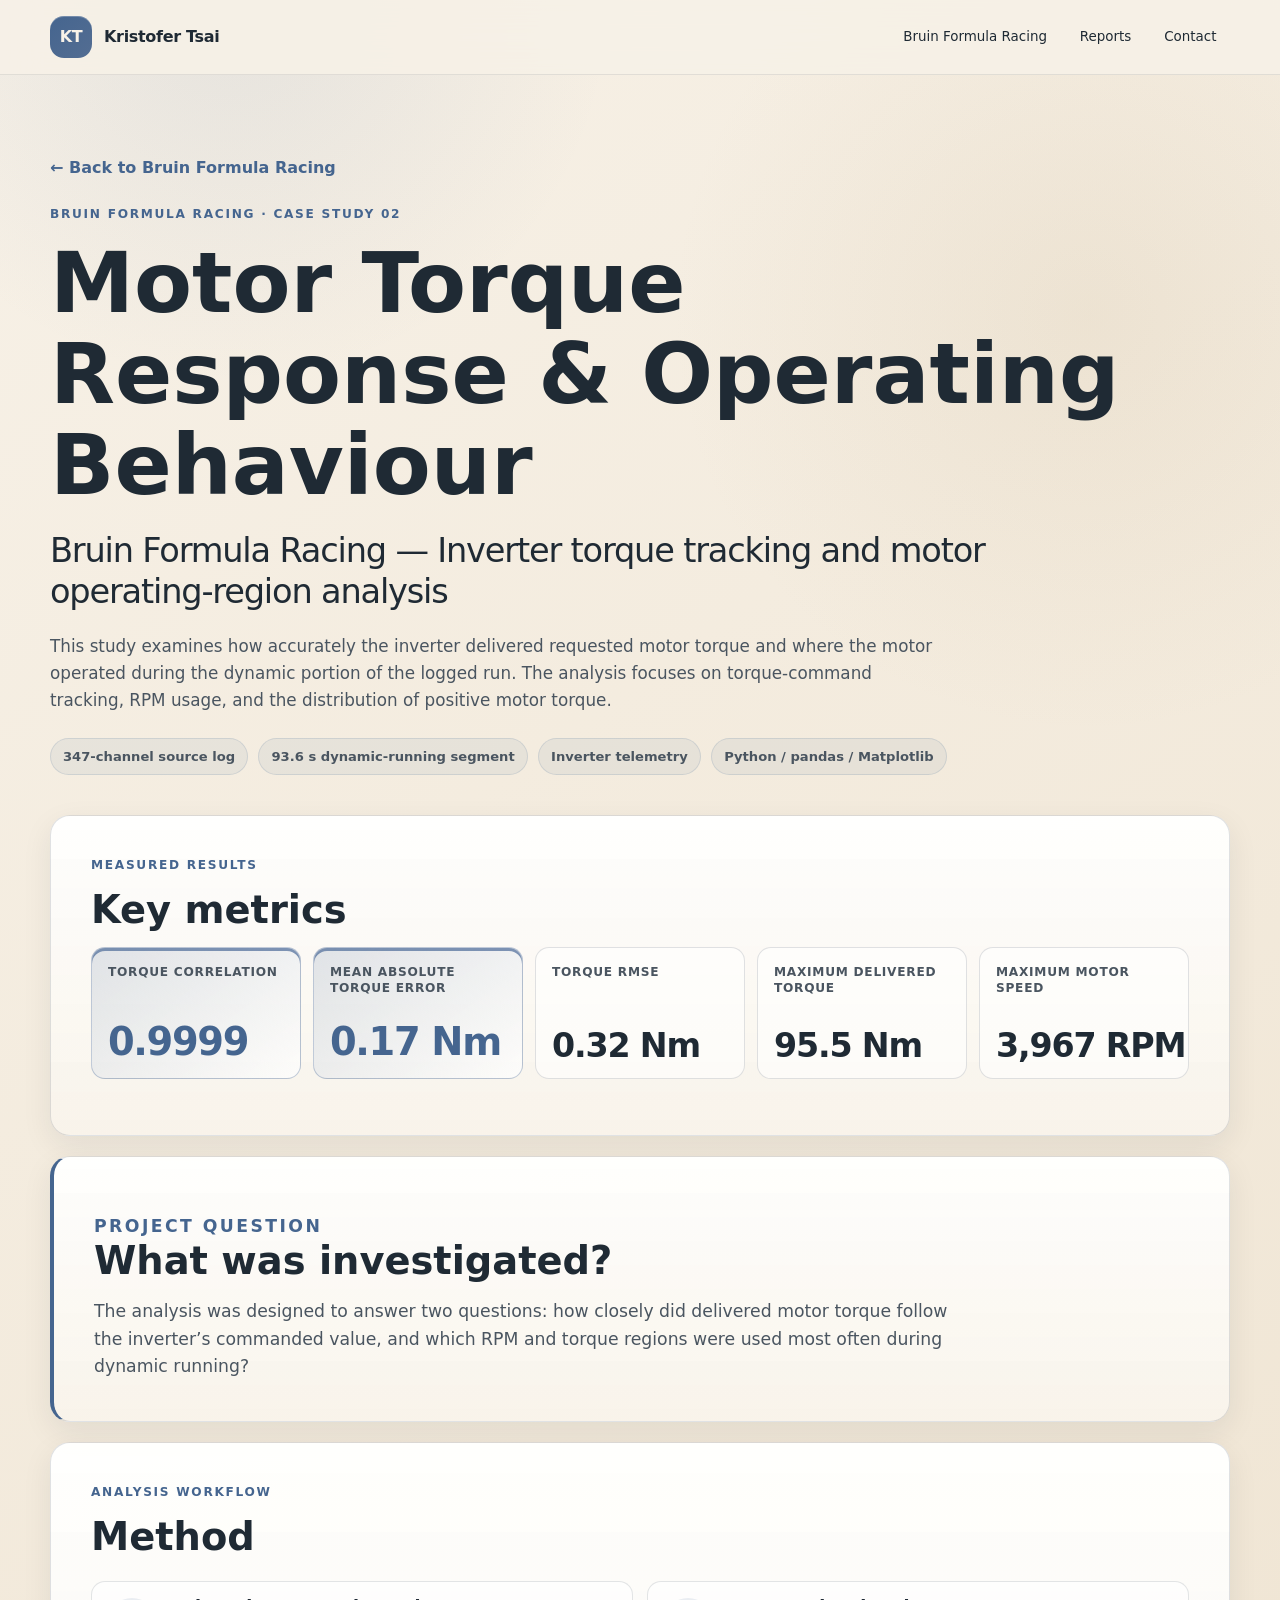
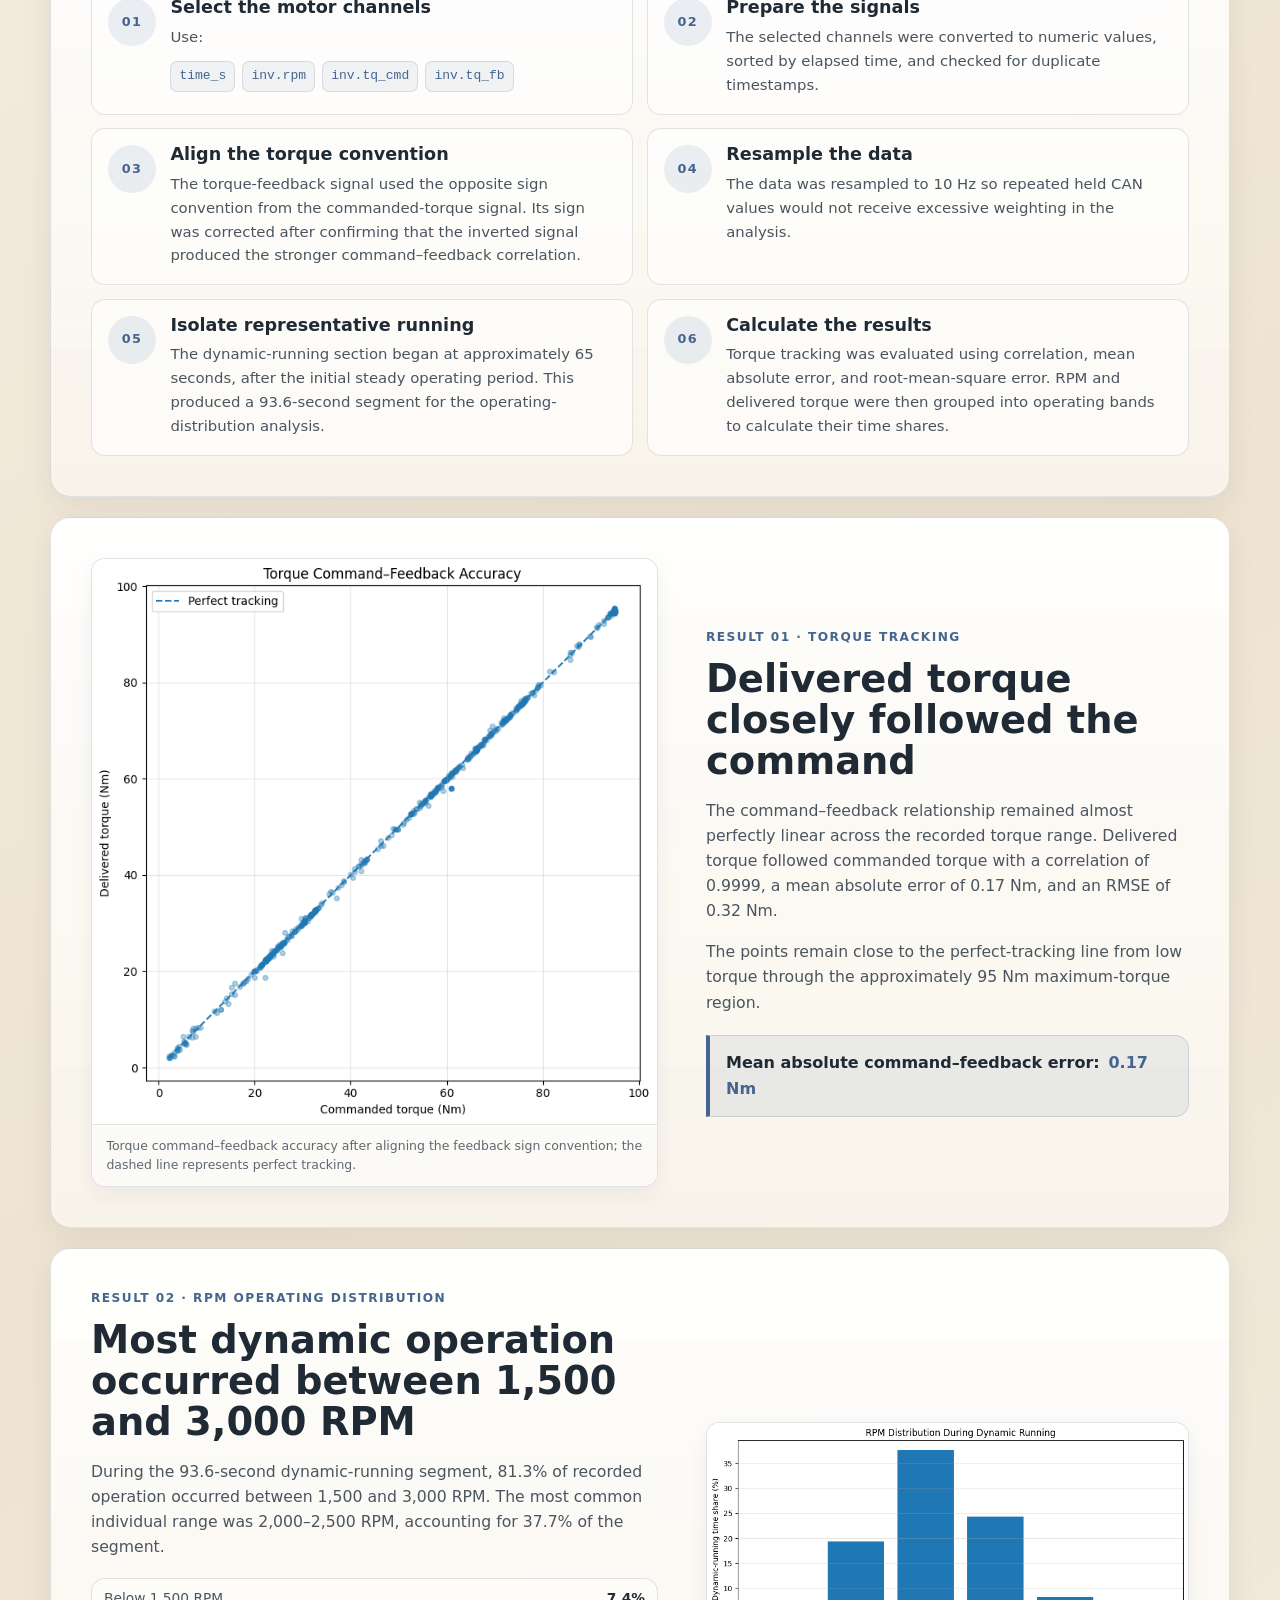
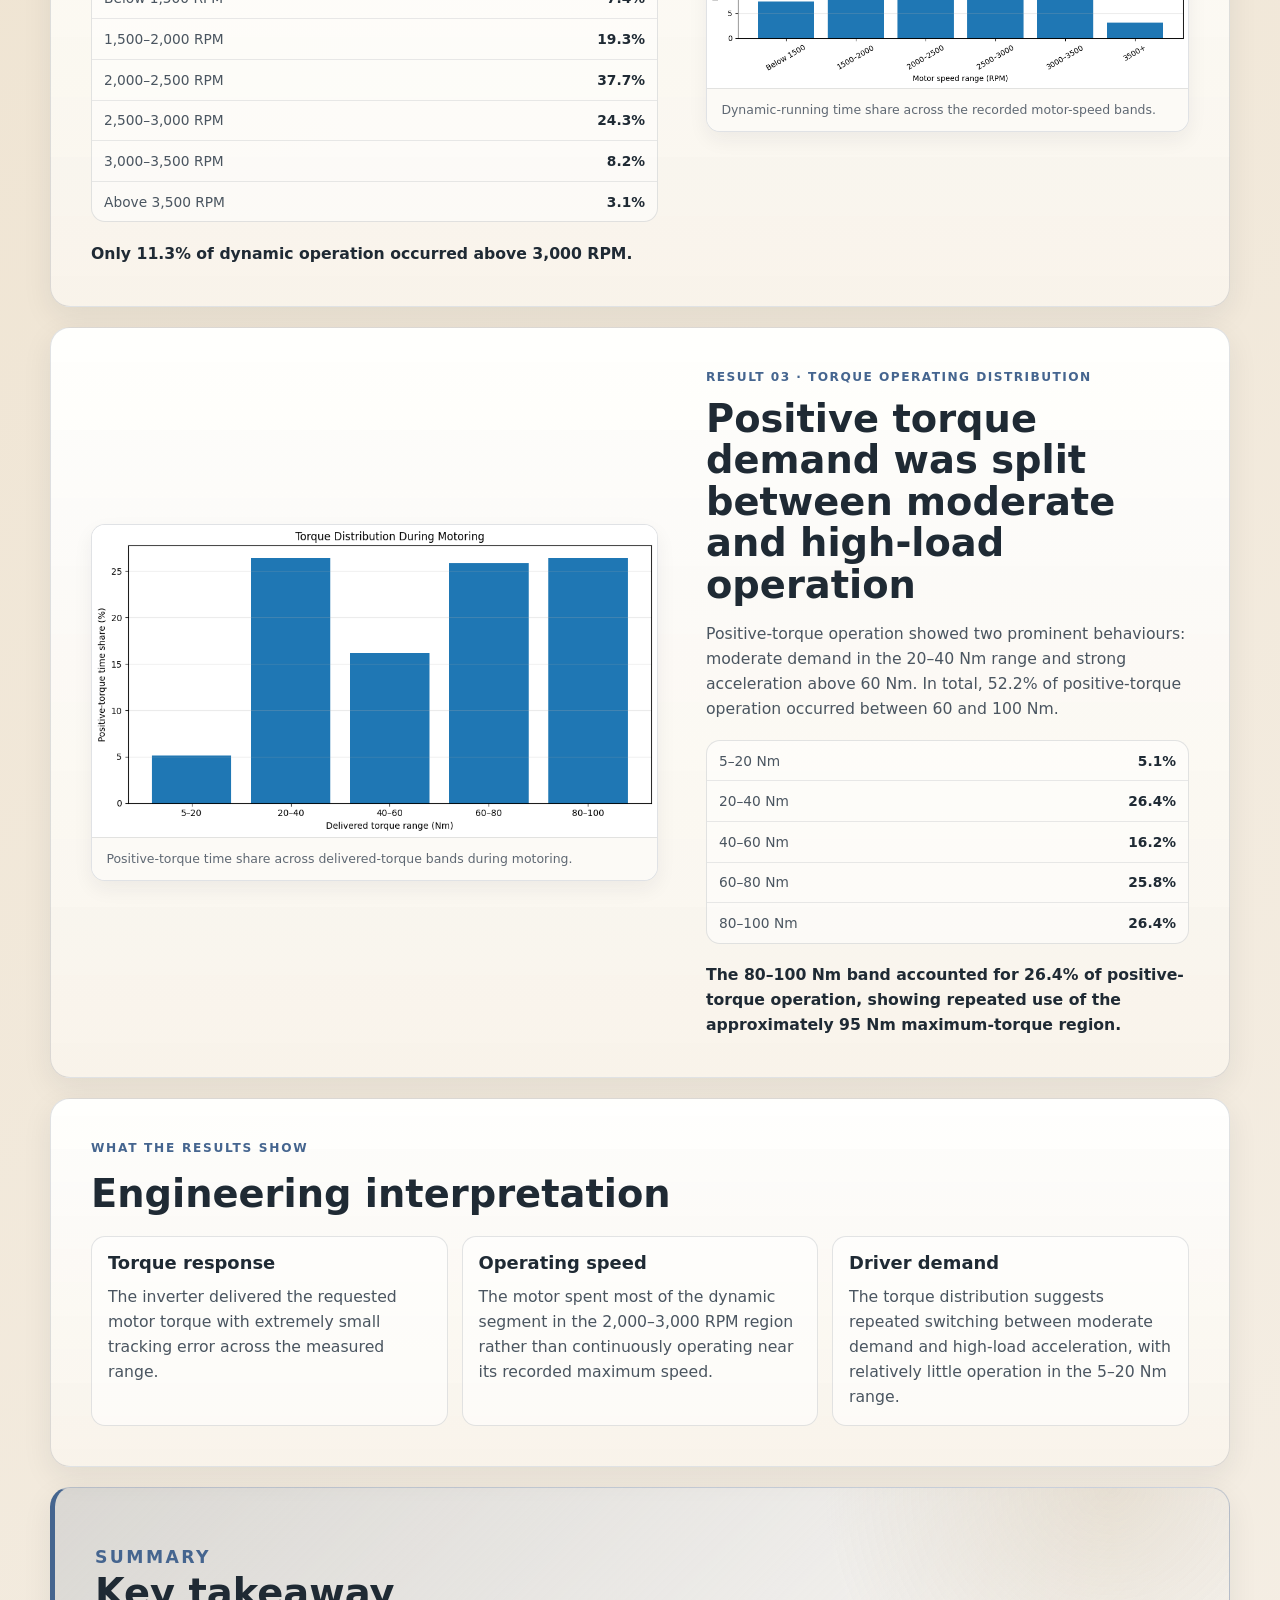
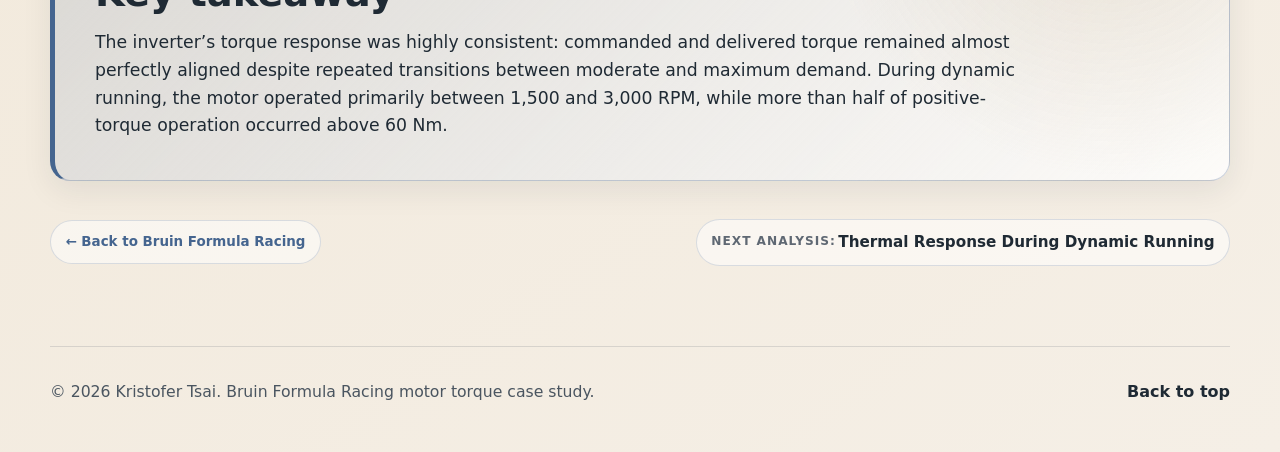
==== commit 6fd692d0: "BIG SWEEP" ====
--- a/reports/bfr-motor-torque-response.html
+++ b/reports/bfr-motor-torque-response.html
@@ -1,5 +1,5 @@
 <!DOCTYPE html>
-<html lang="en-US">
+<html lang="en-GB">
 <head>
   <meta charset="UTF-8" />
   <meta name="viewport" content="width=device-width, initial-scale=1.0" />
@@ -8,7 +8,7 @@
     content="Bruin Formula Racing case study examining inverter torque tracking, motor RPM usage, and positive-torque operating distributions."
   />
   <title>Motor Torque Response &amp; Operating Behaviour | Kristofer Tsai</title>
-  <link rel="stylesheet" href="../style.css" />
+  <link rel="stylesheet" href="../style.css?v=20260718-site-cleanup" />
 </head>
 <body class="report-page bfr-case-page motor-case-page">
   <a class="skip-link" href="#report-content">Skip to case study</a>
@@ -188,7 +188,7 @@
               maximum-torque region.
             </p>
             <aside class="motor-result-highlight" aria-label="Highlighted torque tracking result">
-              <span>Average command–feedback difference:</span>
+              <span>Mean absolute command–feedback error:</span>
               <strong>0.17 Nm</strong>
             </aside>
           </div>
@@ -346,10 +346,10 @@
 
       <nav class="motor-case-footer-nav" aria-label="Case study footer navigation">
         <a class="back-link motor-case-back-link" href="../index.html#bfr">← Back to Bruin Formula Racing</a>
-        <p class="motor-next-project">
+        <a class="motor-next-project" href="bfr-thermal-response.html">
           <span>Next analysis:</span>
-          <strong>Thermal Drift During Active Running</strong>
-        </p>
+          <strong>Thermal Response During Dynamic Running</strong>
+        </a>
       </nav>
     </section>
   </main>
@@ -359,6 +359,6 @@
     <a href="#top">Back to top</a>
   </footer>
 
-  <script src="../script.js"></script>
+  <script src="../script.js?v=20260718-site-cleanup"></script>
 </body>
 </html>
--- a/style.css
+++ b/style.css
@@ -12,17 +12,18 @@
   --surface-strong: #f2e9db;
   --border: rgba(41, 55, 71, 0.14);
   --text: #1f2a34;
-  --muted: #6e7480;
+  --muted: #5f6873;
   --muted-strong: #4a5560;
-  --accent: #4f6e9a;
+  --accent-blue: #45658f;
+  --accent: var(--accent-blue);
   --accent-soft: rgba(79, 110, 154, 0.12);
-  --accent-blue: #4f6e9a;
   --accent-warm: #c6b08c;
   --danger-red: #9c4b44;
   --shadow: 0 10px 30px rgba(31, 42, 52, 0.08);
   --radius-xl: 28px;
   --radius-lg: 20px;
   --radius-md: 14px;
+  --radius-sm: 10px;
   --max-width: 1180px;
   --font-display: Inter, ui-sans-serif, system-ui, -apple-system, BlinkMacSystemFont, "Segoe UI", sans-serif;
   --space-section: 5rem;
@@ -46,7 +47,7 @@
 
 body {
   margin: 0;
-  font-family: Inter, ui-sans-serif, system-ui, -apple-system, BlinkMacSystemFont, "Segoe UI", sans-serif;
+  font-family: var(--font-display);
   color: var(--text);
   background:
     radial-gradient(circle at top left, rgba(79, 110, 154, 0.08), transparent 28rem),
@@ -65,6 +66,11 @@
   text-decoration: none;
 }
 
+:where(a, button, [role="link"]):focus-visible {
+  outline: 3px solid var(--accent);
+  outline-offset: 3px;
+}
+
 img {
   display: block;
   max-width: 100%;
@@ -72,7 +78,7 @@
 
 code {
   color: var(--accent);
-  background: rgba(255, 255, 255, 0.07);
+  background: var(--accent-soft);
   border: 1px solid var(--border);
   padding: 0.1rem 0.35rem;
   border-radius: 0.45rem;
@@ -128,7 +134,7 @@
   place-items: center;
   border-radius: 14px;
   color: #f8f2e8;
-  background: linear-gradient(135deg, var(--accent), #7b8da7);
+  background: linear-gradient(135deg, var(--accent), #536d92);
   box-shadow: inset 0 1px 0 rgba(255, 255, 255, 0.24);
 }
 
@@ -157,7 +163,7 @@
 .nav-links a:hover,
 .nav-links a.active {
   color: var(--text);
-  background: rgba(255, 255, 255, 0.08);
+  background: var(--accent-soft);
 }
 
 .nav-toggle {
@@ -166,7 +172,7 @@
   height: 44px;
   border: 1px solid var(--border);
   border-radius: 14px;
-  background: rgba(255, 255, 255, 0.05);
+  background: rgba(255, 255, 255, 0.58);
   cursor: pointer;
 }
 
@@ -538,7 +544,11 @@
 .experience-tab:focus-visible {
   color: var(--text);
   background: rgba(79, 110, 154, 0.08);
-  outline: none;
+}
+
+.experience-tab:focus-visible {
+  outline: 2px solid var(--accent);
+  outline-offset: 2px;
 }
 
 .experience-tab.active {
@@ -666,9 +676,8 @@
 }
 
 .project-card:hover,
-.card:hover,
-.skill-card:hover,
-.contact-card:hover {
+a.contact-card:hover,
+a.contact-card:focus-visible {
   transform: translateY(-4px);
   border-color: rgba(79, 110, 154, 0.28);
 }
@@ -698,6 +707,28 @@
 .project-body .link-row {
   margin-top: auto;
   padding-top: 0.25rem;
+}
+
+.project-card-cta {
+  display: inline-flex;
+  min-height: 38px;
+  align-items: center;
+  justify-content: center;
+  padding: 0.55rem 0.75rem;
+  border: 1px solid var(--border);
+  border-radius: 999px;
+  color: var(--muted-strong);
+  font-size: var(--type-small);
+  font-weight: 800;
+  transition: transform 170ms ease, border-color 170ms ease, background 170ms ease, color 170ms ease;
+}
+
+.project-card:hover .project-card-cta,
+.project-card:focus-visible .project-card-cta {
+  transform: translateY(-2px);
+  border-color: rgba(79, 110, 154, 0.25);
+  color: var(--text);
+  background: var(--accent-soft);
 }
 
 .link-row a {
@@ -772,7 +803,7 @@
 
 .outside-list span {
   display: block;
-  color: var(--ink);
+  color: var(--text);
   font-size: var(--type-small);
   font-weight: 900;
   letter-spacing: 0.12em;
@@ -797,6 +828,7 @@
   display: block;
   border-radius: var(--radius-lg);
   padding: var(--space-card);
+  transition: transform 180ms ease, border-color 180ms ease, background 180ms ease;
 }
 
 .contact-card span {
@@ -838,12 +870,17 @@
 }
 
 .reveal {
+  opacity: 1;
+  transform: none;
+}
+
+.js .reveal {
   opacity: 0;
   transform: translateY(20px);
   transition: opacity 600ms ease, transform 600ms ease;
 }
 
-.reveal.visible {
+.js .reveal.visible {
   opacity: 1;
   transform: translateY(0);
 }
@@ -862,7 +899,7 @@
     transition-duration: 0.01ms !important;
   }
 
-  .reveal {
+  .js .reveal {
     opacity: 1;
     transform: none;
   }
@@ -908,6 +945,13 @@
   .hero-portrait {
     justify-self: start;
     width: min(100%, 420px);
+  }
+}
+
+@media print {
+  .js .reveal {
+    opacity: 1 !important;
+    transform: none !important;
   }
 }
 
@@ -928,13 +972,17 @@
     box-shadow: var(--shadow);
     transform: translateY(-1rem);
     opacity: 0;
+    visibility: hidden;
     pointer-events: none;
-    transition: opacity 180ms ease, transform 180ms ease;
+    max-height: calc(100dvh - 90px);
+    overflow-y: auto;
+    transition: opacity 180ms ease, transform 180ms ease, visibility 180ms ease;
   }
 
   .nav-links.open {
     transform: translateY(0);
     opacity: 1;
+    visibility: visible;
     pointer-events: auto;
   }
 
@@ -1045,6 +1093,7 @@
 }
 
 .report-document {
+  min-width: 0;
   border: 1px solid var(--border);
   border-radius: var(--radius-lg);
   background: rgba(252, 250, 246, 0.82);
@@ -1081,6 +1130,10 @@
   color: var(--muted-strong);
 }
 
+.report-document > :first-child {
+  margin-top: 0;
+}
+
 .report-byline {
   color: var(--text);
 }
@@ -1127,7 +1180,7 @@
   overflow: hidden;
   border: 1px solid var(--border);
   border-radius: var(--radius-md);
-  background: rgba(255, 255, 255, 0.045);
+  background: rgba(255, 255, 255, 0.62);
 }
 
 .sentiment-chart-card {
@@ -1135,7 +1188,7 @@
   flex-direction: column;
 }
 
-.sentiment-chart-card h4,
+.sentiment-chart-card h3,
 .word-cloud-grid figcaption {
   margin: 0;
   padding: 0.55rem 0.8rem;
@@ -1146,7 +1199,7 @@
   border-bottom: 1px solid var(--border);
 }
 
-.sentiment-chart-card h4 {
+.sentiment-chart-card h3 {
   flex: 0 0 auto;
 }
 
@@ -1194,6 +1247,16 @@
   background: rgba(255, 255, 255, 0.96);
 }
 
+.report-document > figure figcaption {
+  width: 100%;
+  margin-top: 0.55rem;
+  color: var(--muted);
+  font-size: var(--type-small);
+  font-weight: 750;
+  line-height: 1.45;
+  text-align: center;
+}
+
 .report-document .profile-breakdown-figure {
   width: min(100%, 620px);
   margin: 1.5rem auto;
@@ -1238,10 +1301,17 @@
 }
 
 .table-wrap {
+  max-width: 100%;
   margin: 1.4rem 0;
   overflow-x: auto;
   border: 1px solid var(--border);
   border-radius: var(--radius-md);
+  background: rgba(255, 255, 255, 0.46);
+}
+
+.table-wrap:focus-visible {
+  outline: 3px solid var(--accent);
+  outline-offset: 3px;
 }
 
 .report-document table {
@@ -1257,9 +1327,35 @@
   padding: 0.7rem;
   color: var(--muted-strong);
   vertical-align: top;
-}
-
-.report-document tr:last-child td {
+  overflow-wrap: anywhere;
+}
+
+.report-document caption {
+  padding: 0.75rem;
+  border-bottom: 1px solid var(--border);
+  color: var(--text);
+  background: var(--accent-soft);
+  font-size: var(--type-small);
+  font-weight: 850;
+  line-height: 1.4;
+  text-align: left;
+}
+
+.report-document thead th {
+  color: var(--text);
+  background: rgba(79, 110, 154, 0.08);
+  font-weight: 850;
+  text-align: left;
+}
+
+.report-document tbody th {
+  color: var(--text);
+  background: rgba(255, 255, 255, 0.42);
+  font-weight: 800;
+  text-align: left;
+}
+
+.report-document tr:last-child > * {
   border-bottom: 0;
 }
 
@@ -1268,8 +1364,41 @@
   border-right: 0;
 }
 
+.report-correction {
+  padding: 0.85rem 1rem;
+  border: 1px solid rgba(198, 176, 140, 0.4);
+  border-left: 4px solid var(--accent-warm);
+  border-radius: 0 var(--radius-sm) var(--radius-sm) 0;
+  background: rgba(198, 176, 140, 0.14);
+}
+
+.raw-data-block {
+  max-width: 100%;
+  margin: 1rem 0 1.4rem;
+  padding: 1rem;
+  overflow-x: auto;
+  border: 1px solid var(--border);
+  border-radius: var(--radius-md);
+  background: rgba(255, 255, 255, 0.58);
+}
+
+.raw-data-block code {
+  display: block;
+  padding: 0;
+  border: 0;
+  color: var(--text);
+  background: transparent;
+  font-size: 0.84rem;
+  line-height: 1.65;
+  overflow-wrap: anywhere;
+  white-space: pre-wrap;
+}
+
 @media (max-width: 1050px) {
-  .technical-project-grid,
+  .technical-project-grid {
+    grid-template-columns: repeat(2, minmax(0, 1fr));
+  }
+
   .report-shell {
     grid-template-columns: 1fr;
   }
@@ -1290,10 +1419,15 @@
 }
 
 @media (max-width: 760px) {
+  .technical-project-grid {
+    grid-template-columns: 1fr;
+  }
+
   .report-nav-links {
     position: static;
     display: flex;
     opacity: 1;
+    visibility: visible;
     transform: none;
     pointer-events: auto;
     padding: 0;
@@ -1308,6 +1442,246 @@
 
   .report-document table {
     min-width: 420px;
+  }
+}
+
+/* Independent F1 strategy studies */
+.f1-strategy-section {
+  position: relative;
+  padding-top: var(--space-section);
+  scroll-margin-top: 88px;
+}
+
+.f1-strategy-shell {
+  --f1-line: rgba(79, 110, 154, 0.2);
+  --f1-copy: var(--muted-strong);
+  --f1-muted: var(--muted);
+  --f1-signal: var(--accent-blue);
+  position: relative;
+  overflow: hidden;
+  padding: clamp(1.35rem, 4vw, 3rem);
+  border: 1px solid var(--border);
+  border-radius: var(--radius-xl);
+  color: var(--text);
+  background:
+    radial-gradient(circle at 92% 6%, rgba(79, 110, 154, 0.1), transparent 22rem),
+    radial-gradient(circle at 4% 100%, rgba(198, 176, 140, 0.2), transparent 24rem),
+    linear-gradient(145deg, rgba(252, 250, 246, 0.98), rgba(242, 233, 219, 0.92));
+  box-shadow: var(--shadow);
+}
+
+.f1-strategy-shell::before {
+  content: "";
+  position: absolute;
+  inset: 0;
+  pointer-events: none;
+  background-image:
+    linear-gradient(rgba(79, 110, 154, 0.04) 1px, transparent 1px),
+    linear-gradient(90deg, rgba(79, 110, 154, 0.04) 1px, transparent 1px);
+  background-size: 42px 42px;
+  -webkit-mask-image: linear-gradient(115deg, transparent 12%, #000 78%);
+  mask-image: linear-gradient(115deg, transparent 12%, #000 78%);
+}
+
+.f1-strategy-shell > * {
+  position: relative;
+  z-index: 1;
+}
+
+.f1-strategy-intro {
+  display: grid;
+  grid-template-columns: minmax(0, 1fr) minmax(210px, 280px);
+  gap: clamp(1.5rem, 4vw, 3rem);
+  align-items: end;
+  padding-bottom: clamp(1.25rem, 3vw, 2rem);
+  border-bottom: 1px solid var(--f1-line);
+}
+
+.f1-strategy-intro .eyebrow,
+.f1-study-eyebrow {
+  color: var(--f1-signal);
+}
+
+.f1-strategy-intro h2 {
+  max-width: 760px;
+  color: var(--text);
+  font-size: var(--type-section-title);
+  letter-spacing: -0.035em;
+}
+
+.f1-strategy-intro > div > p:last-child {
+  max-width: 760px;
+  margin: 1rem 0 0;
+  color: var(--f1-copy);
+}
+
+.f1-strategy-disclaimer {
+  margin: 0;
+  padding: 0.8rem 1rem;
+  border-left: 3px solid var(--f1-signal);
+  border-radius: 0 var(--radius-sm) var(--radius-sm) 0;
+  color: var(--f1-muted);
+  background: rgba(79, 110, 154, 0.07);
+  font-size: var(--type-small);
+  font-weight: 750;
+  line-height: 1.55;
+}
+
+.f1-study-grid {
+  display: grid;
+  grid-template-columns: repeat(auto-fit, minmax(min(100%, 320px), 1fr));
+  gap: var(--gap-grid);
+  margin-top: clamp(1.25rem, 3vw, 2rem);
+}
+
+.f1-study-card {
+  display: flex;
+  min-height: 330px;
+  flex-direction: column;
+  padding: clamp(1.15rem, 3vw, 1.75rem);
+  border: 1px solid var(--f1-line);
+  border-radius: var(--radius-lg);
+  background:
+    linear-gradient(115deg, rgba(255, 255, 255, 0.9), rgba(248, 243, 233, 0.82));
+  box-shadow:
+    inset 0 3px 0 rgba(79, 110, 154, 0.62),
+    0 8px 22px rgba(41, 55, 71, 0.06);
+  transition: transform 180ms ease, border-color 180ms ease, background 180ms ease, box-shadow 180ms ease;
+}
+
+.f1-study-card:hover,
+.f1-study-card:focus-visible {
+  transform: translateY(-4px);
+  border-color: rgba(79, 110, 154, 0.42);
+  background:
+    linear-gradient(115deg, rgba(255, 255, 255, 0.98), rgba(232, 237, 244, 0.78));
+  box-shadow:
+    inset 0 3px 0 rgba(79, 110, 154, 0.78),
+    0 12px 28px rgba(41, 55, 71, 0.1);
+}
+
+.f1-study-card:focus-visible {
+  outline: 3px solid var(--f1-signal);
+  outline-offset: 4px;
+}
+
+.f1-study-topline {
+  display: flex;
+  flex-wrap: wrap;
+  gap: 0.75rem;
+  align-items: center;
+  justify-content: space-between;
+}
+
+.f1-study-eyebrow,
+.f1-study-index {
+  font-size: var(--type-label);
+  font-weight: 900;
+  letter-spacing: 0.13em;
+  line-height: 1.3;
+  text-transform: uppercase;
+}
+
+.f1-study-index {
+  color: var(--f1-muted);
+}
+
+.f1-study-body {
+  display: grid;
+  grid-template-columns: minmax(0, 1.5fr) minmax(220px, 0.6fr);
+  gap: clamp(1.5rem, 4vw, 3.25rem);
+  align-items: end;
+  margin-top: clamp(1.5rem, 4vw, 2.35rem);
+}
+
+.f1-study-body h3 {
+  max-width: 760px;
+  color: var(--text);
+  font-size: clamp(1.65rem, 3vw, 2.65rem);
+  letter-spacing: -0.035em;
+  line-height: 1.08;
+}
+
+.f1-study-body p {
+  max-width: 760px;
+  margin: 1rem 0 0;
+  color: var(--f1-copy);
+}
+
+.f1-study-tags {
+  display: flex;
+  flex-wrap: wrap;
+  gap: 0.45rem;
+  align-content: end;
+  margin: 0;
+  padding: 0;
+  list-style: none;
+}
+
+.f1-study-tags li {
+  padding: 0.38rem 0.62rem;
+  border: 1px solid var(--f1-line);
+  border-radius: 999px;
+  color: var(--f1-copy);
+  background: rgba(79, 110, 154, 0.08);
+  font-size: var(--type-label);
+  font-weight: 800;
+  line-height: 1.25;
+}
+
+.f1-study-cta {
+  display: inline-flex;
+  width: fit-content;
+  min-height: 44px;
+  align-items: center;
+  gap: 0.65rem;
+  margin-top: auto;
+  padding-top: 1.5rem;
+  color: var(--text);
+  font-size: var(--type-small);
+  font-weight: 900;
+}
+
+.f1-study-cta span {
+  color: var(--f1-signal);
+  font-size: 1.2rem;
+  transition: transform 170ms ease;
+}
+
+.f1-study-card:hover .f1-study-cta span,
+.f1-study-card:focus-visible .f1-study-cta span {
+  transform: translateX(0.25rem);
+}
+
+@media (max-width: 900px) {
+  .f1-strategy-intro,
+  .f1-study-body {
+    grid-template-columns: 1fr;
+  }
+
+  .f1-strategy-disclaimer {
+    max-width: 440px;
+  }
+}
+
+@media (max-width: 760px) {
+  .f1-strategy-section {
+    width: min(100% - 1.25rem, var(--max-width));
+    padding-top: var(--space-section-mobile);
+  }
+
+  .f1-strategy-shell {
+    border-radius: 18px;
+  }
+
+  .f1-study-card {
+    min-height: 0;
+    border-radius: 14px;
+  }
+
+  .f1-study-topline {
+    align-items: flex-start;
+    flex-direction: column;
   }
 }
 
@@ -1411,13 +1785,10 @@
   transition: transform 180ms ease, border-color 180ms ease, background 180ms ease;
 }
 
-.bfr-panel[data-href],
 .bfr-panel-link {
   cursor: pointer;
 }
 
-.bfr-panel[data-href]:hover,
-.bfr-panel[data-href]:focus-visible,
 .bfr-panel-link:hover,
 .bfr-panel-link:focus-visible {
   transform: translateY(-4px);
@@ -1446,7 +1817,7 @@
 }
 
 .bfr-panel-index {
-  color: rgba(41, 55, 71, 0.34);
+  color: var(--muted);
   font-size: var(--type-label);
   font-weight: 900;
   letter-spacing: 0.16em;
@@ -1675,14 +2046,6 @@
   font-weight: 850;
 }
 
-.workflow-strip span + span::before {
-  content: ">";
-  position: absolute;
-  left: -0.48rem;
-  color: rgba(41, 55, 71, 0.42);
-  font-weight: 900;
-}
-
 .case-step-grid {
   display: grid;
   grid-template-columns: repeat(3, minmax(0, 1fr));
@@ -1716,6 +2079,12 @@
   font-weight: 900;
   letter-spacing: 0.08em;
   text-transform: uppercase;
+}
+
+.bfr-case-page .report-document tbody th {
+  font-size: 0.84rem;
+  letter-spacing: 0;
+  text-transform: none;
 }
 
 .bfr-case-page .report-document td,
@@ -1761,9 +2130,16 @@
 
 @media (max-width: 1050px) {
   .bfr-intro-card,
-  .bfr-panel-grid,
   .case-step-grid {
     grid-template-columns: 1fr;
+  }
+
+  .bfr-panel-grid {
+    grid-template-columns: repeat(2, minmax(0, 1fr));
+  }
+
+  .bfr-panel-feature {
+    grid-column: 1 / -1;
   }
 
   .case-summary-grid {
@@ -1780,6 +2156,14 @@
 
   .bfr-panel {
     border-radius: 14px;
+  }
+
+  .bfr-panel-grid {
+    grid-template-columns: 1fr;
+  }
+
+  .bfr-panel-feature {
+    grid-column: auto;
   }
 
   .bfr-intro-metrics {
@@ -2280,6 +2664,14 @@
 }
 
 @media (max-width: 420px) {
+  .motor-metrics-grid {
+    grid-template-columns: 1fr;
+  }
+
+  .motor-metric-card:last-child {
+    grid-column: auto;
+  }
+
   .motor-case-meta {
     display: grid;
   }
@@ -2299,3 +2691,1230 @@
     height: 2.5rem;
   }
 }
+
+/* Thermal response case study */
+.thermal-case-hero h1 {
+  max-width: 1120px;
+}
+
+.thermal-hero-navigation {
+  display: flex;
+  align-items: flex-start;
+  justify-content: space-between;
+  gap: 1rem;
+  margin-bottom: 1.5rem;
+}
+
+.thermal-hero-navigation .back-link {
+  min-height: 44px;
+  align-items: center;
+  margin: 0;
+}
+
+.thermal-previous-link {
+  max-width: 430px;
+  justify-content: flex-end;
+  text-align: right;
+}
+
+.thermal-context-intro {
+  max-width: 940px;
+  margin: 1rem 0 0;
+  font-size: 1.04rem;
+}
+
+.thermal-energy-flow {
+  display: grid;
+  grid-template-columns: repeat(4, minmax(0, 1fr));
+  gap: 1.35rem;
+  margin: 1.6rem 0 0;
+  padding: 0;
+  list-style: none;
+}
+
+.thermal-energy-flow li {
+  position: relative;
+  display: grid;
+  min-height: 72px;
+  place-items: center;
+  padding: 0.75rem;
+  border: 1px solid rgba(79, 110, 154, 0.22);
+  border-radius: var(--radius-md);
+  color: var(--text);
+  background: linear-gradient(145deg, rgba(79, 110, 154, 0.12), rgba(255, 255, 255, 0.7));
+  font-size: 0.9rem;
+  font-weight: 850;
+  line-height: 1.35;
+  text-align: center;
+}
+
+.thermal-energy-flow li:not(:last-child)::after {
+  content: "→";
+  position: absolute;
+  right: -1.06rem;
+  color: var(--accent-blue);
+  font-size: 1.2rem;
+  font-weight: 900;
+}
+
+.thermal-component-grid {
+  display: grid;
+  grid-template-columns: repeat(3, minmax(0, 1fr));
+  gap: 0.85rem;
+  margin: 1.5rem 0 0;
+  padding: 0;
+}
+
+.thermal-component-card {
+  min-width: 0;
+  padding: 1rem;
+  border: 1px solid rgba(41, 55, 71, 0.13);
+  border-radius: var(--radius-md);
+  background: rgba(255, 255, 255, 0.58);
+}
+
+.thermal-component-card--wide {
+  grid-column: span 2;
+}
+
+.thermal-component-card dt {
+  color: var(--text);
+  font-size: 1.05rem;
+  font-weight: 900;
+  line-height: 1.2;
+}
+
+.thermal-component-card dd {
+  margin: 0.65rem 0 0;
+  color: var(--muted-strong);
+  font-size: 0.92rem;
+}
+
+.thermal-method-step--final {
+  grid-column: 1 / -1;
+}
+
+.thermal-result-stack {
+  display: grid;
+  gap: clamp(1.25rem, 3vw, 2rem);
+}
+
+.thermal-result-figure {
+  width: 100%;
+  max-width: none;
+}
+
+.thermal-plot-link {
+  position: relative;
+  display: block;
+  overflow: hidden;
+  background: #fff;
+}
+
+.thermal-plot-zoom {
+  position: absolute;
+  right: 0.75rem;
+  bottom: 0.75rem;
+  display: inline-flex;
+  align-items: center;
+  min-height: 2rem;
+  padding: 0.35rem 0.65rem;
+  border: 1px solid rgba(79, 110, 154, 0.24);
+  border-radius: 999px;
+  color: var(--text);
+  background: rgba(252, 250, 246, 0.94);
+  box-shadow: 0 4px 14px rgba(31, 42, 52, 0.12);
+  font-size: 0.74rem;
+  font-weight: 850;
+  opacity: 0;
+  transform: translateY(0.35rem);
+  transition: opacity 160ms ease, transform 160ms ease;
+}
+
+.thermal-plot-link:hover .thermal-plot-zoom,
+.thermal-plot-link:focus-visible .thermal-plot-zoom {
+  opacity: 1;
+  transform: translateY(0);
+}
+
+.thermal-result-caption {
+  color: var(--muted-strong);
+}
+
+.thermal-result-details {
+  display: grid;
+  grid-template-columns: minmax(0, 0.9fr) minmax(0, 1.1fr);
+  gap: clamp(1.25rem, 4vw, 3rem);
+  align-items: start;
+}
+
+.thermal-result--reverse .thermal-result-copy {
+  order: 2;
+}
+
+.thermal-result--reverse .thermal-data-block {
+  order: 1;
+}
+
+.thermal-data-block {
+  min-width: 0;
+}
+
+.thermal-data-block > h3 {
+  margin: 0 0 0.8rem;
+  font-size: 1.12rem;
+}
+
+.thermal-stat-list {
+  margin: 0;
+  overflow: hidden;
+  border: 1px solid rgba(41, 55, 71, 0.13);
+  border-radius: var(--radius-md);
+  background: rgba(255, 255, 255, 0.5);
+}
+
+.thermal-stat-row {
+  display: grid;
+  grid-template-columns: minmax(120px, 0.28fr) minmax(0, 1fr);
+  gap: 0.8rem;
+  align-items: center;
+  padding: 0.75rem;
+  border-bottom: 1px solid rgba(41, 55, 71, 0.1);
+}
+
+.thermal-stat-row:last-child {
+  border-bottom: 0;
+}
+
+.thermal-stat-row--priority {
+  background: rgba(79, 110, 154, 0.08);
+}
+
+.thermal-stat-row dt {
+  color: var(--text);
+  font-size: 0.86rem;
+  font-weight: 900;
+  line-height: 1.3;
+}
+
+.thermal-stat-row dd {
+  display: flex;
+  flex-wrap: wrap;
+  gap: 0.35rem 0.9rem;
+  margin: 0;
+}
+
+.thermal-stat-row dd span {
+  display: inline-flex;
+  gap: 0.28rem;
+  color: var(--muted-strong);
+  font-size: 0.78rem;
+  white-space: nowrap;
+}
+
+.thermal-stat-row dd strong {
+  color: var(--text);
+}
+
+.thermal-table-wrap {
+  overflow: hidden;
+  border: 1px solid rgba(41, 55, 71, 0.13);
+  border-radius: var(--radius-md);
+  background: rgba(255, 255, 255, 0.54);
+}
+
+.thermal-result-table {
+  width: 100%;
+  border-collapse: collapse;
+}
+
+.thermal-result-table caption {
+  padding: 0.8rem;
+  color: var(--text);
+  font-size: 1.02rem;
+  font-weight: 900;
+  text-align: left;
+}
+
+.thermal-result-table th,
+.thermal-result-table td {
+  padding: 0.58rem 0.8rem;
+  border-top: 1px solid rgba(41, 55, 71, 0.1);
+  color: var(--muted-strong);
+  font-size: 0.86rem;
+  text-align: left;
+}
+
+.thermal-result-table thead th {
+  color: var(--text);
+  background: rgba(79, 110, 154, 0.08);
+  font-size: var(--type-label);
+  font-weight: 900;
+  letter-spacing: 0.07em;
+  text-transform: uppercase;
+}
+
+.thermal-result-table tbody th {
+  font-weight: 750;
+}
+
+.thermal-result-table td:last-child {
+  color: var(--text);
+  font-weight: 900;
+  white-space: nowrap;
+}
+
+.thermal-table-priority {
+  background: rgba(79, 110, 154, 0.07);
+}
+
+.thermal-observation-list {
+  display: grid;
+  gap: 0.65rem;
+  margin: 0;
+  padding: 0;
+  list-style: none;
+}
+
+.thermal-observation-list li {
+  position: relative;
+  padding: 0.72rem 0.8rem 0.72rem 2.15rem;
+  border: 1px solid rgba(41, 55, 71, 0.12);
+  border-radius: 0.75rem;
+  color: var(--muted-strong);
+  background: rgba(255, 255, 255, 0.5);
+  font-size: 0.9rem;
+}
+
+.thermal-observation-list li::before {
+  content: "";
+  position: absolute;
+  top: 1.02rem;
+  left: 0.88rem;
+  width: 0.48rem;
+  height: 0.48rem;
+  border-radius: 50%;
+  background: var(--accent-blue);
+}
+
+.thermal-caution {
+  margin-top: 1.25rem;
+  padding: 0.9rem 1rem;
+  border: 1px solid rgba(79, 110, 154, 0.18);
+  border-left: 4px solid var(--accent-warm);
+  border-radius: 0 var(--radius-md) var(--radius-md) 0;
+  color: var(--muted-strong);
+  background: rgba(198, 176, 140, 0.12);
+  font-size: 0.9rem;
+}
+
+.thermal-interpretation-grid {
+  grid-template-columns: repeat(2, minmax(0, 1fr));
+}
+
+.thermal-scope p:last-child {
+  max-width: 940px;
+  margin: 1rem 0 0;
+  font-size: 1.04rem;
+}
+
+.thermal-footer-previous {
+  max-width: 520px;
+  margin-left: auto !important;
+  text-align: right;
+}
+
+@media (max-width: 900px) {
+  .thermal-component-grid {
+    grid-template-columns: repeat(2, minmax(0, 1fr));
+  }
+
+  .thermal-result-details {
+    grid-template-columns: 1fr;
+  }
+
+  .thermal-result--reverse .thermal-result-copy,
+  .thermal-result--reverse .thermal-data-block {
+    order: initial;
+  }
+
+  .thermal-interpretation-grid {
+    grid-template-columns: repeat(2, minmax(0, 1fr));
+  }
+}
+
+@media (max-width: 760px) {
+  .thermal-hero-navigation {
+    align-items: flex-start;
+    flex-direction: column;
+  }
+
+  .thermal-previous-link {
+    max-width: 100%;
+    justify-content: flex-start;
+    text-align: left;
+  }
+
+  .thermal-energy-flow,
+  .thermal-component-grid {
+    grid-template-columns: 1fr;
+  }
+
+  .thermal-energy-flow {
+    gap: 1.25rem;
+  }
+
+  .thermal-energy-flow li:not(:last-child)::after {
+    right: auto;
+    bottom: -1.12rem;
+    left: 50%;
+    transform: translateX(-50%) rotate(90deg);
+  }
+
+  .thermal-component-card--wide,
+  .thermal-method-step--final {
+    grid-column: auto;
+  }
+
+  .thermal-result-figure {
+    max-width: none;
+  }
+
+  .thermal-footer-previous {
+    max-width: 100%;
+    margin-left: 0 !important;
+    text-align: left;
+  }
+}
+
+@media (max-width: 620px) {
+  .thermal-interpretation-grid {
+    grid-template-columns: 1fr;
+  }
+
+  .thermal-stat-row {
+    grid-template-columns: 1fr;
+    gap: 0.45rem;
+  }
+
+  .thermal-plot-zoom {
+    right: 0.5rem;
+    bottom: 0.5rem;
+  }
+}
+
+/* F1 strategy case study */
+.f1-case-page {
+  --strategy-accent: var(--accent-blue);
+  --strategy-accent-strong: #35577f;
+  --strategy-warm: #755c3c;
+  --strategy-ink: var(--text);
+  --strategy-line: rgba(79, 110, 154, 0.18);
+  overflow-x: clip;
+  color: var(--text);
+  background:
+    radial-gradient(circle at 14% 0%, rgba(79, 110, 154, 0.11), transparent 26rem),
+    radial-gradient(circle at 88% 8%, rgba(198, 176, 140, 0.16), transparent 28rem),
+    linear-gradient(145deg, #f7f1e7 0%, #efe4d2 48%, #f5efe6 100%);
+}
+
+.f1-case-page .site-header {
+  border-bottom-color: rgba(45, 67, 79, 0.12);
+  background: rgba(247, 241, 231, 0.92);
+}
+
+.f1-case-page a:focus-visible {
+  outline: 3px solid var(--strategy-accent);
+  outline-offset: 4px;
+  border-radius: 0.35rem;
+}
+
+.strategy-hero {
+  padding-top: 4.5rem;
+  padding-bottom: 2.75rem;
+}
+
+.strategy-hero h1 {
+  max-width: 1120px;
+  color: var(--strategy-ink);
+  font-size: clamp(2.65rem, 6.4vw, 5.7rem);
+  letter-spacing: -0.055em;
+  line-height: 0.98;
+}
+
+.strategy-hero .eyebrow,
+.strategy-section-heading .eyebrow,
+.strategy-panel > .eyebrow,
+.strategy-driver-label,
+.strategy-pair-summary .eyebrow,
+.strategy-caveat .eyebrow {
+  color: var(--strategy-accent-strong);
+}
+
+.strategy-back-link {
+  color: var(--strategy-accent-strong);
+}
+
+.strategy-back-link:hover {
+  color: var(--strategy-warm);
+}
+
+.strategy-hero-subtitle {
+  max-width: 920px;
+  margin-top: 1.35rem;
+  color: var(--muted-strong);
+  font-size: clamp(1.05rem, 1.7vw, 1.22rem);
+}
+
+.strategy-disclaimer {
+  width: fit-content;
+  max-width: 720px;
+  margin: 1.35rem 0 0;
+  padding: 0.7rem 0.9rem;
+  border: 1px solid rgba(79, 110, 154, 0.22);
+  border-left: 4px solid var(--strategy-accent);
+  border-radius: 0 var(--radius-md) var(--radius-md) 0;
+  color: var(--muted-strong);
+  background: rgba(79, 110, 154, 0.08);
+  font-size: var(--type-small);
+  font-weight: 780;
+}
+
+.strategy-topic-list {
+  display: flex;
+  flex-wrap: wrap;
+  gap: 0.55rem;
+  margin: 1.35rem 0 0;
+  padding: 0;
+  list-style: none;
+}
+
+.strategy-topic-list li {
+  display: inline-flex;
+  min-height: 2.1rem;
+  align-items: center;
+  padding: 0.38rem 0.68rem;
+  border: 1px solid var(--strategy-line);
+  border-radius: 999px;
+  color: var(--muted-strong);
+  background: rgba(255, 255, 255, 0.46);
+  font-size: var(--type-label);
+  font-weight: 850;
+}
+
+.strategy-content {
+  display: grid;
+  gap: 1.25rem;
+  padding-top: 0;
+}
+
+.strategy-panel {
+  min-width: 0;
+  padding: clamp(1.25rem, 3.5vw, 2.65rem);
+  border: 1px solid var(--strategy-line);
+  border-radius: var(--radius-lg);
+  background:
+    linear-gradient(180deg, rgba(255, 255, 255, 0.86), rgba(248, 243, 233, 0.91)),
+    rgba(252, 250, 246, 0.84);
+  box-shadow: var(--shadow);
+}
+
+.strategy-panel h2,
+.strategy-panel h3 {
+  max-width: 100%;
+  color: var(--strategy-ink);
+  letter-spacing: 0;
+}
+
+.strategy-panel h2 {
+  font-size: clamp(1.8rem, 3.3vw, 2.75rem);
+  line-height: 1.08;
+}
+
+.strategy-panel h3 {
+  font-size: 1.15rem;
+}
+
+.strategy-panel p,
+.strategy-panel li,
+.strategy-panel dt {
+  color: var(--muted-strong);
+}
+
+.strategy-panel a:not(.strategy-figure-link) {
+  color: var(--strategy-accent-strong);
+  text-decoration: underline;
+  text-decoration-thickness: 0.08em;
+  text-underline-offset: 0.2em;
+}
+
+.strategy-section-heading {
+  max-width: 900px;
+}
+
+.strategy-lead {
+  max-width: 920px;
+  margin: 1rem 0 0;
+  font-size: 1.04rem;
+}
+
+.strategy-decision-list {
+  display: grid;
+  grid-template-columns: repeat(4, minmax(0, 1fr));
+  gap: 0.75rem;
+  margin: 1.5rem 0 0;
+  padding: 0;
+  list-style: none;
+}
+
+.strategy-decision-list li {
+  min-width: 0;
+  padding: 1rem;
+  border: 1px solid var(--strategy-line);
+  border-radius: var(--radius-md);
+  background: rgba(255, 255, 255, 0.56);
+}
+
+.strategy-step-number {
+  display: inline-grid;
+  width: 2.5rem;
+  height: 2.5rem;
+  place-items: center;
+  border-radius: 50%;
+  color: var(--strategy-accent-strong);
+  background: rgba(79, 110, 154, 0.1);
+  font-size: var(--type-label);
+  font-weight: 900;
+  letter-spacing: 0.08em;
+}
+
+.strategy-decision-list h3 {
+  margin-top: 0.85rem;
+  font-size: 1.02rem;
+  line-height: 1.3;
+}
+
+.strategy-decision-list p {
+  margin: 0.55rem 0 0;
+  font-size: 0.9rem;
+  line-height: 1.5;
+}
+
+.strategy-figure {
+  width: 100%;
+  margin: clamp(1.5rem, 4vw, 2.35rem) 0 0;
+  overflow: hidden;
+  border: 1px solid rgba(45, 67, 79, 0.2);
+  border-radius: var(--radius-md);
+  background: #050607;
+  box-shadow: 0 10px 24px rgba(31, 42, 52, 0.1);
+}
+
+.strategy-figure-link {
+  display: block;
+  min-width: 0;
+  background: #050607;
+  cursor: zoom-in;
+}
+
+.strategy-figure-link:focus-visible {
+  outline: 3px solid var(--strategy-accent);
+  outline-offset: -4px;
+  border-radius: var(--radius-md);
+}
+
+.strategy-figure-image {
+  display: block;
+  width: 100%;
+  height: auto;
+  max-width: none;
+  object-fit: contain;
+  background: #050607;
+}
+
+.strategy-figure-action {
+  display: flex;
+  min-height: 2.6rem;
+  align-items: center;
+  justify-content: flex-end;
+  gap: 0.3rem;
+  padding: 0.55rem 0.85rem;
+  border-top: 1px solid rgba(171, 197, 210, 0.18);
+  color: #dce5e9;
+  background: #101920;
+  font-size: var(--type-label);
+  font-weight: 850;
+  letter-spacing: 0.04em;
+}
+
+.strategy-figure-link:hover .strategy-figure-action,
+.strategy-figure-link:focus-visible .strategy-figure-action {
+  color: #fff;
+  background: #172631;
+}
+
+.strategy-figure-caption {
+  display: block;
+  margin: 0;
+  padding: 0.75rem 0.9rem;
+  border-top: 1px solid var(--strategy-line);
+  color: var(--muted-strong);
+  background: rgba(252, 250, 246, 0.98);
+  font-size: 0.79rem;
+  line-height: 1.5;
+}
+
+.strategy-driver-grid {
+  display: grid;
+  grid-template-columns: repeat(2, minmax(0, 1fr));
+  gap: 0.9rem;
+  margin-top: 1.5rem;
+}
+
+.strategy-driver-card {
+  min-width: 0;
+  padding: clamp(1rem, 2.5vw, 1.4rem);
+  border: 1px solid var(--strategy-line);
+  border-radius: var(--radius-md);
+  background: rgba(255, 255, 255, 0.58);
+}
+
+.strategy-driver-label {
+  margin: 0 0 0.4rem;
+  font-size: var(--type-label);
+  font-weight: 900;
+  letter-spacing: 0.11em;
+  text-transform: uppercase;
+}
+
+.strategy-driver-card h3 {
+  min-height: 2.7em;
+  margin: 0;
+  font-size: 1.15rem;
+}
+
+.strategy-metric-list {
+  margin: 1.1rem 0 0;
+  overflow: hidden;
+  border: 1px solid var(--strategy-line);
+  border-radius: 12px;
+  background: rgba(247, 241, 231, 0.58);
+}
+
+.strategy-metric-row {
+  display: grid;
+  grid-template-columns: minmax(0, 1fr) minmax(150px, 0.7fr);
+  gap: 1rem;
+  align-items: center;
+  margin: 0;
+  padding: 0.72rem 0.8rem;
+  border-bottom: 1px solid rgba(45, 67, 79, 0.11);
+}
+
+.strategy-metric-row:last-child {
+  border-bottom: 0;
+}
+
+.strategy-metric-row dt,
+.strategy-metric-row dd {
+  margin: 0;
+  font-size: 0.86rem;
+  line-height: 1.35;
+}
+
+.strategy-metric-row dd {
+  color: var(--strategy-ink);
+  font-weight: 900;
+  text-align: right;
+}
+
+.strategy-metric-row--priority {
+  background: rgba(79, 110, 154, 0.09);
+}
+
+.strategy-metric-row--priority dd {
+  color: var(--strategy-accent-strong);
+}
+
+.strategy-pair-summary {
+  display: grid;
+  grid-template-columns: minmax(0, 0.8fr) minmax(0, 1.2fr);
+  gap: 1.25rem;
+  align-items: center;
+  margin-top: 1rem;
+  padding: 1.1rem;
+  border: 1px solid rgba(79, 110, 154, 0.24);
+  border-radius: var(--radius-md);
+  background: rgba(79, 110, 154, 0.08);
+}
+
+.strategy-pair-summary h3 {
+  margin: 0;
+}
+
+.strategy-pair-metrics {
+  display: grid;
+  grid-template-columns: repeat(2, minmax(0, 1fr));
+  gap: 0.65rem;
+  margin: 0;
+}
+
+.strategy-pair-metrics > div {
+  padding: 0.8rem;
+  border: 1px solid var(--strategy-line);
+  border-radius: 12px;
+  background: rgba(255, 255, 255, 0.6);
+}
+
+.strategy-pair-metrics dt,
+.strategy-pair-metrics dd {
+  margin: 0;
+}
+
+.strategy-pair-metrics dt {
+  font-size: var(--type-label);
+  font-weight: 820;
+  line-height: 1.35;
+  text-transform: uppercase;
+  letter-spacing: 0.05em;
+}
+
+.strategy-pair-metrics dd {
+  margin-top: 0.55rem;
+  color: var(--strategy-ink);
+  font-size: 1.05rem;
+  font-weight: 900;
+  line-height: 1.25;
+}
+
+.strategy-caveat {
+  margin-top: 1rem;
+  padding: 1.1rem;
+  border: 1px solid rgba(198, 176, 140, 0.38);
+  border-left: 4px solid var(--accent-warm);
+  border-radius: 0 var(--radius-md) var(--radius-md) 0;
+  background: rgba(198, 176, 140, 0.13);
+}
+
+.strategy-caveat h3,
+.strategy-caveat p {
+  max-width: 900px;
+}
+
+.strategy-caveat h3 {
+  margin: 0;
+}
+
+.strategy-caveat p:last-child {
+  margin: 0.65rem 0 0;
+}
+
+.strategy-copy-grid {
+  display: grid;
+  grid-template-columns: minmax(0, 1.35fr) minmax(260px, 0.65fr);
+  gap: clamp(1.25rem, 4vw, 3rem);
+  align-items: start;
+  margin-top: 1rem;
+}
+
+.strategy-copy-grid p {
+  max-width: 760px;
+  margin: 0;
+}
+
+.strategy-copy-grid p + p {
+  margin-top: 1rem;
+}
+
+.strategy-findings {
+  display: grid;
+  gap: 0.55rem;
+  margin: 0;
+  padding: 0;
+  list-style: none;
+}
+
+.strategy-findings li {
+  display: grid;
+  grid-template-columns: auto minmax(0, 1fr);
+  gap: 0.8rem;
+  align-items: center;
+  padding: 0.75rem;
+  border: 1px solid var(--strategy-line);
+  border-radius: 12px;
+  background: rgba(255, 255, 255, 0.55);
+}
+
+.strategy-findings strong {
+  color: var(--strategy-accent-strong);
+  font-size: 0.86rem;
+  white-space: nowrap;
+}
+
+.strategy-findings span {
+  font-size: 0.84rem;
+  line-height: 1.35;
+}
+
+.strategy-pull-quote {
+  margin: 1.3rem 0 0;
+  padding: clamp(1.1rem, 3vw, 1.75rem);
+  border: 1px solid rgba(79, 110, 154, 0.22);
+  border-left: 5px solid var(--strategy-accent);
+  border-radius: 0 var(--radius-md) var(--radius-md) 0;
+  background:
+    radial-gradient(circle at 92% 0%, rgba(198, 176, 140, 0.14), transparent 17rem),
+    rgba(79, 110, 154, 0.08);
+}
+
+.strategy-pull-quote p {
+  max-width: 920px;
+  margin: 0;
+  color: var(--strategy-ink);
+  font-size: clamp(1.05rem, 1.7vw, 1.22rem);
+  font-weight: 780;
+  line-height: 1.55;
+}
+
+.strategy-evidence-grid {
+  display: grid;
+  grid-template-columns: repeat(3, minmax(0, 1fr));
+  gap: 0.75rem;
+  margin: 1.4rem 0 0;
+}
+
+.strategy-evidence-card {
+  min-width: 0;
+  min-height: 130px;
+  margin: 0;
+  padding: 1rem;
+  border: 1px solid var(--strategy-line);
+  border-radius: var(--radius-md);
+  background: rgba(255, 255, 255, 0.56);
+}
+
+.strategy-evidence-card--wide {
+  grid-column: span 2;
+}
+
+.strategy-evidence-card dt {
+  font-size: var(--type-label);
+  font-weight: 850;
+  line-height: 1.4;
+  letter-spacing: 0.05em;
+  text-transform: uppercase;
+}
+
+.strategy-evidence-card dd {
+  margin: 0.75rem 0 0;
+  color: var(--strategy-ink);
+  font-size: clamp(1.02rem, 1.7vw, 1.25rem);
+  font-weight: 900;
+  line-height: 1.3;
+}
+
+.strategy-drs-notes {
+  display: grid;
+  grid-template-columns: repeat(3, minmax(0, 1fr));
+  gap: 0.75rem;
+  margin-top: 1rem;
+}
+
+.strategy-drs-notes p {
+  margin: 0;
+  padding: 1rem;
+  border-top: 3px solid rgba(79, 110, 154, 0.48);
+  background: rgba(79, 110, 154, 0.06);
+  font-size: 0.91rem;
+  line-height: 1.58;
+}
+
+.strategy-verdict {
+  position: relative;
+  overflow: hidden;
+  border-color: rgba(79, 110, 154, 0.28);
+  border-left: 6px solid var(--accent-blue);
+  color: var(--text);
+  background:
+    radial-gradient(circle at 94% 0%, rgba(79, 110, 154, 0.14), transparent 19rem),
+    linear-gradient(135deg, rgba(255, 255, 255, 0.94), rgba(232, 237, 244, 0.88));
+  box-shadow: var(--shadow);
+}
+
+.strategy-verdict > .eyebrow {
+  color: var(--strategy-accent-strong);
+}
+
+.strategy-verdict h2 {
+  color: var(--text);
+  font-size: clamp(2rem, 4vw, 3.4rem);
+}
+
+.strategy-verdict p,
+.strategy-verdict .strategy-verdict-lead {
+  max-width: 940px;
+  color: var(--muted-strong);
+}
+
+.strategy-verdict-lead {
+  margin: 1rem 0 0;
+  font-size: 1.08rem;
+  font-weight: 780;
+}
+
+.strategy-verdict p:last-child {
+  margin: 0.85rem 0 0;
+}
+
+.strategy-method-grid {
+  display: grid;
+  grid-template-columns: repeat(3, minmax(0, 1fr));
+  gap: 0.75rem;
+  margin-top: 1.4rem;
+}
+
+.strategy-method-card {
+  min-width: 0;
+  padding: 1rem;
+  border: 1px solid var(--strategy-line);
+  border-radius: var(--radius-md);
+  background: rgba(255, 255, 255, 0.56);
+}
+
+.strategy-method-card--wide {
+  grid-column: 1 / -1;
+}
+
+.strategy-method-card h3 {
+  margin: 0;
+}
+
+.strategy-method-card p,
+.strategy-method-card ul {
+  margin-top: 0.75rem;
+}
+
+.strategy-method-card ul {
+  padding-left: 1.2rem;
+}
+
+.strategy-method-card li {
+  font-size: 0.91rem;
+  line-height: 1.55;
+}
+
+.strategy-method-card li + li {
+  margin-top: 0.45rem;
+}
+
+.strategy-lap-counts {
+  display: grid;
+  grid-template-columns: repeat(2, minmax(0, 1fr));
+  gap: 0.5rem;
+  margin: 0.85rem 0 0;
+}
+
+.strategy-lap-counts > div {
+  display: flex;
+  align-items: baseline;
+  justify-content: space-between;
+  gap: 0.75rem;
+  padding: 0.65rem;
+  border: 1px solid var(--strategy-line);
+  border-radius: 10px;
+  background: rgba(247, 241, 231, 0.64);
+}
+
+.strategy-lap-counts dt,
+.strategy-lap-counts dd {
+  margin: 0;
+}
+
+.strategy-lap-counts dd {
+  color: var(--strategy-accent-strong);
+  font-size: 1.12rem;
+  font-weight: 900;
+}
+
+.strategy-source-list {
+  display: grid;
+  gap: 0.65rem;
+  margin: 1.25rem 0 0;
+  padding: 0;
+  list-style: none;
+}
+
+.strategy-source-list a {
+  display: flex;
+  min-height: 54px;
+  align-items: center;
+  justify-content: space-between;
+  gap: 1rem;
+  padding: 0.8rem 0.9rem;
+  border: 1px solid var(--strategy-line);
+  border-radius: 12px;
+  color: var(--strategy-ink) !important;
+  background: rgba(255, 255, 255, 0.54);
+  font-weight: 850;
+  text-decoration: none !important;
+  transition: transform 170ms ease, border-color 170ms ease, background 170ms ease;
+}
+
+.strategy-source-list a:hover,
+.strategy-source-list a:focus-visible {
+  transform: translateY(-2px);
+  border-color: rgba(79, 110, 154, 0.34);
+  background: rgba(79, 110, 154, 0.08);
+}
+
+.strategy-source-list a span:last-child {
+  color: var(--strategy-accent-strong);
+  font-size: var(--type-label);
+  white-space: nowrap;
+}
+
+.strategy-footer-nav {
+  display: flex;
+  align-items: center;
+  justify-content: space-between;
+  gap: 1rem;
+  padding: 0.4rem 0 0;
+}
+
+.strategy-footer-nav .strategy-back-link {
+  display: inline-flex;
+  min-height: 44px;
+  align-items: center;
+  margin: 0;
+  padding: 0.65rem 0.9rem;
+  border: 1px solid var(--strategy-line);
+  border-radius: 999px;
+  color: var(--strategy-ink);
+  background: rgba(255, 255, 255, 0.48);
+  font-size: var(--type-small);
+  font-weight: 850;
+}
+
+.strategy-footer-nav a:hover {
+  border-color: rgba(79, 110, 154, 0.34);
+  background: rgba(79, 110, 154, 0.08);
+}
+
+@media (max-width: 1050px) {
+  .strategy-decision-list,
+  .strategy-method-grid {
+    grid-template-columns: repeat(2, minmax(0, 1fr));
+  }
+
+  .strategy-method-card--wide {
+    grid-column: 1 / -1;
+  }
+
+  .strategy-evidence-grid {
+    grid-template-columns: repeat(2, minmax(0, 1fr));
+  }
+}
+
+@media (max-width: 900px) {
+  .strategy-driver-grid,
+  .strategy-pair-summary,
+  .strategy-copy-grid,
+  .strategy-drs-notes {
+    grid-template-columns: 1fr;
+  }
+
+  .strategy-driver-card h3 {
+    min-height: 0;
+  }
+
+  .strategy-figure-link {
+    overflow-x: auto;
+    overscroll-behavior-inline: contain;
+    scrollbar-color: var(--strategy-accent) #101920;
+  }
+
+  .strategy-figure-image {
+    width: 900px;
+    min-width: 900px;
+  }
+
+  .strategy-figure-action {
+    position: sticky;
+    left: 0;
+    width: min(100vw, 900px);
+    justify-content: flex-start;
+  }
+
+  .strategy-figure-action::before {
+    content: "Swipe chart ·";
+    color: #9aabb4;
+  }
+}
+
+@media (max-width: 760px) {
+  .strategy-hero {
+    padding-top: 3.25rem;
+    padding-bottom: 2rem;
+  }
+
+  .strategy-content {
+    gap: 0.9rem;
+  }
+
+  .strategy-panel {
+    border-radius: 16px;
+  }
+
+  .strategy-decision-list,
+  .strategy-pair-metrics,
+  .strategy-evidence-grid,
+  .strategy-method-grid {
+    grid-template-columns: 1fr;
+  }
+
+  .strategy-evidence-card--wide,
+  .strategy-method-card--wide {
+    grid-column: auto;
+  }
+
+  .strategy-metric-row {
+    grid-template-columns: 1fr;
+    gap: 0.35rem;
+  }
+
+  .strategy-metric-row dd {
+    text-align: left;
+  }
+
+  .strategy-source-list a {
+    align-items: flex-start;
+    flex-direction: column;
+    gap: 0.35rem;
+  }
+
+  .strategy-footer-nav {
+    align-items: flex-start;
+    flex-direction: column;
+  }
+}
+
+@media (max-width: 420px) {
+  .strategy-topic-list {
+    display: grid;
+    grid-template-columns: repeat(2, minmax(0, 1fr));
+  }
+
+  .strategy-topic-list li {
+    justify-content: center;
+    text-align: center;
+  }
+
+  .strategy-findings li {
+    grid-template-columns: 1fr;
+    gap: 0.25rem;
+  }
+
+  .strategy-lap-counts {
+    grid-template-columns: 1fr;
+  }
+}
